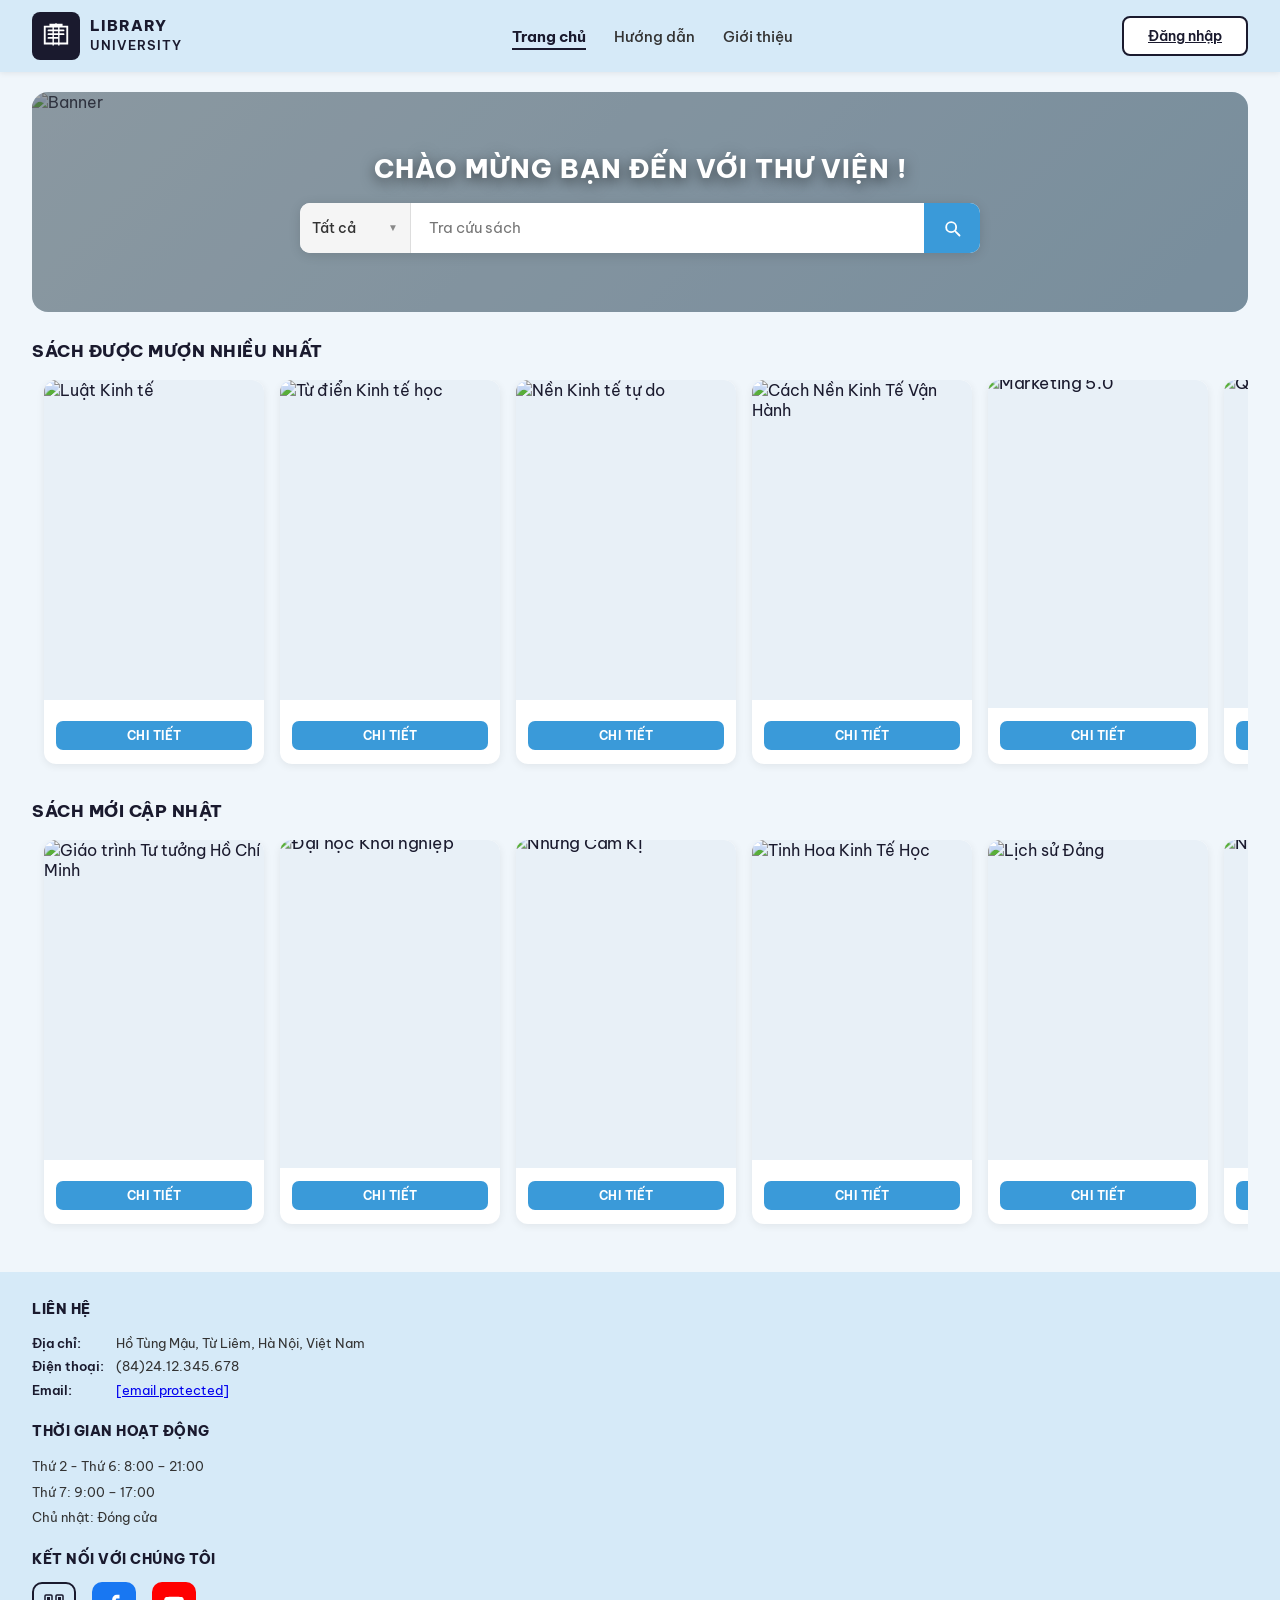
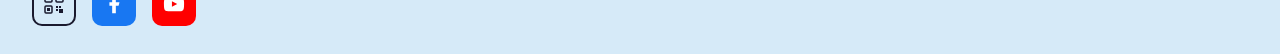
==== index.html @ 0da29342 "Update index.html" ====
<!DOCTYPE html>
<html lang="vi">
<head>
  <meta charset="UTF-8" />
  <meta name="viewport" content="width=device-width, initial-scale=1.0"/>
  <title>Library University</title>
  <link href="https://fonts.googleapis.com/css2?family=Be+Vietnam+Pro:wght@400;500;600;700;800&display=swap" rel="stylesheet"/>
  
  <style>
    * { margin: 0; padding: 0; box-sizing: border-box; }
    body { font-family: 'Be Vietnam Pro', sans-serif; background: #f0f6fb; color: #1a1a2e; }

    /* NAV */
    nav {
      background: #d6eaf8;
      display: flex;
      align-items: center;
      justify-content: space-between;
      padding: 14px 60px;
      box-shadow: 0 1px 6px rgba(0,0,0,0.08);
      position: sticky; top: 0; z-index: 100;
    }
    .logo { display: flex; align-items: center; gap: 10px; }
    .logo-icon {
      width: 48px; height: 48px;
      background: #1a1a2e;
      border-radius: 8px;
      display: flex; align-items: center; justify-content: center;
    }
    .logo-icon svg { width: 30px; height: 30px; fill: #fff; }
    .logo-text { line-height: 1.2; }
    .logo-text strong { display: block; font-size: 15px; font-weight: 800; letter-spacing: 1px; color: #1a1a2e; }
    .logo-text span { font-size: 13px; font-weight: 600; letter-spacing: 1px; color: #1a1a2e; }
    .nav-links { display: flex; gap: 40px; list-style: none; }
    .nav-links a {
      text-decoration: none; font-size: 15px; font-weight: 500; color: #333;
      padding-bottom: 2px;
    }
    .nav-links a.active {
      font-weight: 700; color: #1a1a2e;
      border-bottom: 2.5px solid #1a1a2e;
    }
    .btn-login {
      padding: 9px 24px; border: 2px solid #1a1a2e; border-radius: 8px;
      background: #fff; font-family: inherit; font-weight: 600; font-size: 14px;
      cursor: pointer; color: #1a1a2e; transition: all .2s;
      display: inline-flex; align-items: center; justify-content: center;
    }
    .btn-login:hover { background: #1a1a2e; color: #fff; }

    .nav-user-btn {
      display: flex; align-items: center; gap: 6px;
      background: none; border: none; cursor: pointer;
      padding: 6px 8px; border-radius: 8px;
      transition: background .15s;
    }
    .nav-user-btn:hover { background: rgba(58,154,217,0.10); }
    .nav-user-btn .user-icon {
      width: 34px; height: 34px; border-radius: 50%;
      background: #fff; border: 2px solid #3a9ad9;
      display: flex; align-items: center; justify-content: center;
      overflow: hidden;
    }
    .nav-user-btn .user-icon img { width: 100%; height: 100%; object-fit: cover; }
    .nav-user-btn .user-icon svg { width: 20px; height: 20px; }
    .nav-user-btn .chevron {
      font-size: 10px; color: #555; transition: transform .2s;
    }
    .nav-user-btn.open .chevron { transform: rotate(180deg); }

    /* Dropdown */
    .user-dropdown {
      position: absolute; top: calc(100% + 8px); right: 0;
      background: #fff; border-radius: 10px;
      box-shadow: 0 8px 28px rgba(0,0,0,0.13);
      min-width: 190px; z-index: 300;
      overflow: hidden; display: none;
      border: 1px solid #e8f0f7;
    }
    .user-dropdown.show { display: block; animation: dropIn .18s ease; }
    @keyframes dropIn { from { opacity:0; transform:translateY(-6px); } to { opacity:1; transform:translateY(0); } }
    .dropdown-header {
      padding: 11px 16px 8px;
      font-size: 11px; font-weight: 700; letter-spacing: 1px;
      text-transform: uppercase; color: #999; border-bottom: 1px solid #f0f6fb;
    }
    .dropdown-item {
      display: flex; align-items: center; gap: 10px;
      padding: 10px 16px; font-size: 14px; font-weight: 500; color: #333;
      text-decoration: none; cursor: pointer; transition: background .15s;
    }
    .dropdown-item:hover { background: #f0f6fb; color: #3a9ad9; }
    .dropdown-item.active { color: #3a9ad9; font-weight: 700; }
    .dropdown-item .di-icon { font-size: 15px; }
    .dropdown-divider { border: none; border-top: 1px solid #f0f6fb; margin: 2px 0; }
    .dropdown-item.logout { color: #e74c3c; }
    .dropdown-item.logout:hover { background: #fff5f5; }

    /* HERO */
    .hero {
      position: relative;
      margin: 24px 60px 0;
      border-radius: 16px;
      overflow: hidden;
      height: 220px;
      background: linear-gradient(135deg, #d4e9f7 0%, #b8d9f0 100%);
    }
    .hero::before {
      content: "";
      position: absolute;
      inset: 0;
      background: rgba(0, 0, 0, 0.35);
      z-index: 1;
    }
    .hero-bg {
      width: 100%; height: 100%;
      object-fit: cover;
      position: absolute; inset: 0;
      opacity: 0.75;
    }
    .hero-content {
      position: relative; z-index: 2;
      display: flex; flex-direction: column;
      align-items: center; justify-content: center;
      height: 100%; gap: 18px;
      padding: 0 20px;
    }
    .hero h1 {
      font-size: 26px; font-weight: 800;
      color: #fff; letter-spacing: 1px;
      text-transform: uppercase; text-align: center;
      text-shadow: 0 4px 14px rgba(0,0,0,0.55);
    }
    .search-bar {
      display: flex; align-items: center;
      background: #fff; border-radius: 10px;
      overflow: visible; width: 100%; max-width: 680px;
      box-shadow: 0 2px 12px rgba(0,0,0,0.13);
    }
    .search-input {
      flex: 1; height: 50px; border: none; outline: none;
      padding: 0 18px; font-family: inherit;
      font-size: 15px; color: #555;
    }
    .search-btn {
      width: 56px; height: 50px;
      background: #3a9ad9; border: none;
      cursor: pointer; display: flex; align-items: center; justify-content: center;
      transition: background .2s; border-radius: 0 10px 10px 0; flex-shrink: 0;
    }
    .search-btn:hover { background: #2b7eb8; }
    .search-btn svg { width: 20px; height: 20px; fill: #fff; }
    /* ── CUSTOM FILTER DROPDOWN ── */
    .filter-wrap {
      position: relative; height: 50px; flex-shrink: 0;
      border-right: 1px solid #ddd;
      overflow: visible;
    }
    .filter-btn {
      height: 50px; padding: 0 12px 0 12px;
      display: flex; align-items: center; gap: 6px;
      background: #f5f5f5; border: none; cursor: pointer;
      font-family: inherit; font-size: 14px; font-weight: 500;
      color: #333; min-width: 110px; max-width: 140px;
      border-radius: 10px 0 0 10px;
      user-select: none; white-space: nowrap; overflow: hidden;
    }
    @media (max-width: 480px) {
      .filter-btn {
        min-width: 80px !important;
        max-width: 100px !important;
        font-size: 12px !important;
        padding: 0 8px !important;
        gap: 4px !important;
      }
      .filter-btn .fb-label { max-width: 60px; overflow: hidden; text-overflow: ellipsis; }
      .fmp-item { padding: 10px 14px !important; font-size: 13px !important; }
      .genre-item { padding: 10px 14px !important; font-size: 13px !important; }
    }
    .filter-btn:hover { background: #e8f4fd; color: #3a9ad9; }
    .filter-btn .fb-label { flex: 1; text-align: left; }
    .filter-btn .fb-chevron { font-size: 10px; color: #888; transition: transform .2s; }
    .filter-btn.open .fb-chevron { transform: rotate(180deg); }
    .filter-main-panel {
      display: none;
      position: fixed;
      background: #fff; border-radius: 10px;
      min-width: 180px; width: max-content; max-width: 88vw;
      box-shadow: 0 8px 28px rgba(0,0,0,0.15); z-index: 9999;
      border: 1px solid #e0eaf4; overflow: hidden;
    }
    .filter-main-panel.open { display: block; animation: dropIn .15s ease; }
    .fmp-item {
      display: flex; align-items: center; gap: 10px;
      padding: 11px 16px; font-size: 14px; font-weight: 500;
      color: #1a1a2e; cursor: pointer; transition: background .15s; white-space: nowrap;
    }
    .fmp-item:hover { background: #eaf4fd; color: #3a9ad9; }
    .fmp-item.active { background: #eaf4fd; color: #3a9ad9; font-weight: 700; }
    .fmp-item .fmp-check { margin-left: auto; font-size: 13px; color: #3a9ad9; }
    .genre-sub-panel {
      display: none;
      position: fixed;
      background: #fff; border-radius: 10px;
      min-width: 180px; width: max-content; max-width: 88vw;
      box-shadow: 0 8px 28px rgba(0,0,0,0.15); z-index: 10000;
      border: 1px solid #e0eaf4; overflow: hidden;
    }
    .genre-sub-panel.open { display: block; animation: dropIn .15s ease; }
    .genre-item {
      display: flex; align-items: center;
      padding: 11px 18px; font-size: 14px; font-weight: 500;
      color: #1a1a2e; cursor: pointer; transition: background .15s; white-space: nowrap;
    }
    .genre-item:hover { background: #eaf4fd; color: #3a9ad9; }
    .genre-item.active { background: #eaf4fd; color: #3a9ad9; font-weight: 700; }

    /* SECTIONS */
    .section { margin: 32px 60px 0; }
    .section-header {
      display: flex; justify-content: space-between; align-items: center;
      margin-bottom: 18px;
    }
    .section-title {
      font-size: 17px; font-weight: 800;
      text-transform: uppercase; color: #1a1a2e;
      letter-spacing: 0.5px;
    }
    .see-more {
      font-size: 13px; font-weight: 600;
      color: #1a1a2e; text-decoration: none;
      display: flex; align-items: center; gap: 4px;
      border-bottom: 1px solid #1a1a2e;
    }
    .see-more:hover { color: #3a9ad9; border-color: #3a9ad9; }

    /* BOOK GRID */
    .book-grid {
      display: grid;
      grid-template-columns: repeat(auto-fit, minmax(220px, 1fr));
      gap: 28px;
      justify-items: center;
    }
    .book-grid.row {
      display: flex;
      flex-wrap: nowrap;
      gap: 40px;
      overflow-x: auto;
      padding-bottom: 8px;
      padding-left: 12px;
      padding-right: 12px;
    }
    .book-grid.row .book-card {
      flex: 0 0 auto;
    }
    .book-card {
      width: 220px;
      background: #fff;
      border-radius: 12px;
      overflow: hidden;
      box-shadow: 0 2px 8px rgba(0,0,0,0.07);
      transition: transform .2s, box-shadow .2s;
    }
    .book-card:hover { transform: translateY(-4px); box-shadow: 0 8px 20px rgba(0,0,0,0.12); }
    .book-cover {
      width: 100%; height: 320px;
      object-fit: contain;
      display: block;
      background: #e8f0f7;
      transition: transform .2s;
    }
    .book-cover.zoom {
      object-fit: cover;
      transform: scale(1.05);
    }
    .book-cover-placeholder {
      width: 100%; height: 240px;
      display: flex; align-items: center; justify-content: center;
      font-size: 11px; color: #999; text-align: center;
      background: linear-gradient(135deg, #e8f0f7, #c8dcea);
      padding: 10px;
    }
    .book-info {
      padding: 10px 12px 14px;
      display: flex;
      flex-direction: column;
      justify-content: flex-end;
      min-height: 64px;
    }
    .book-title {
      font-size: 12.5px; font-weight: 600; color: #1a1a2e;
      margin-bottom: 3px; white-space: nowrap; overflow: hidden; text-overflow: ellipsis;
    }
    .book-author {
      font-size: 11.5px; color: #666; margin-bottom: 10px;
      white-space: normal; overflow: visible; text-overflow: unset;
    }
    .btn-detail {
      display: block; width: 100%;
      padding: 7px 0; background: #3a9ad9;
      border: none; border-radius: 7px;
      color: #fff; font-family: inherit; font-size: 12px;
      font-weight: 700; letter-spacing: 0.5px;
      cursor: pointer; text-align: center;
      text-transform: uppercase; transition: background .2s, transform .2s;
      text-decoration: none;
    }
    .btn-detail:hover {
      background: #1a1a2e;
      color: #fff;
      transform: translateY(-1px);
    }

    /* FOOTER */
    footer {
      margin-top: 40px;
      background: #d6eaf8;
      padding: 36px 60px;
      display: grid;
      grid-template-columns: 1fr 1fr 1fr;
      gap: 40px;
      align-items: start;
      justify-items: stretch;
    }
    .footer-col h3 {
      font-size: 14px; font-weight: 800;
      text-transform: uppercase; letter-spacing: 0.5px;
      color: #1a1a2e; margin-bottom: 14px;
    }
    .footer-col p, .footer-col td, .footer-col th {
      font-size: 13px; color: #333; line-height: 1.8;
      white-space: nowrap;
    }
    .footer-table { border-collapse: collapse; }
    .footer-table td:first-child { font-weight: 600; padding-right: 12px; color: #1a1a2e; width: 80px; }
    .hours-table { border-collapse: collapse; }
    .hours-table td { padding: 1px 0; font-size: 13px; color: #333; }
    .social-icons { display: flex; gap: 16px; margin-top: 6px; align-items: center; }
    .social-icon {
      width: 44px; height: 44px;
      border-radius: 10px; background: #1a1a2e;
      display: flex; align-items: center; justify-content: center;
      cursor: pointer; text-decoration: none; transition: opacity .2s;
    }
    .social-icon:hover { opacity: 0.75; }
    .social-icon svg { width: 22px; height: 22px; fill: #fff; }
    .qr-icon {
      width: 44px; height: 44px;
      border-radius: 10px; border: 2.5px solid #1a1a2e;
      display: flex; align-items: center; justify-content: center;
      cursor: pointer;
    }
    .qr-icon svg { width: 24px; height: 24px; fill: #1a1a2e; }
  
    /* ── Dropdown tìm kiếm responsive ── */
    @media (max-width: 600px) {
      .filter-btn {
        min-width: 80px !important;
        max-width: 100px !important;
        font-size: 12px !important;
        padding: 0 8px 0 8px !important;
        gap: 4px !important;
      }
      .filter-btn .fb-label {
        max-width: 56px;
        overflow: hidden;
        text-overflow: ellipsis;
        white-space: nowrap;
      }
      .fmp-item { padding: 10px 14px !important; font-size: 13px !important; }
      .genre-item { padding: 10px 14px !important; font-size: 13px !important; }
      .filter-main-panel, .genre-sub-panel { font-size: 13px !important; }
    }
  
  </style>
</head>
<body>

<!-- NAVBAR -->
<nav>
  <div class="logo">
    <div class="logo-icon">
      <svg viewBox="0 0 32 32" xmlns="http://www.w3.org/2000/svg">
        <path d="M4 6h24v18H4zM10 6V4h12v2M8 10h16M8 14h16M8 18h10" stroke="#fff" stroke-width="2" fill="none" stroke-linecap="round"/>
        <path d="M16 2 L20 6 L12 6 Z" fill="#fff"/>
        <path d="M13 6 L13 26 M19 6 L19 26" stroke="#fff" stroke-width="1.5" fill="none"/>
      </svg>
    </div>
    <div class="logo-text">
      <strong>LIBRARY</strong>
      <span>UNIVERSITY</span>
    </div>
  </div>
  <ul class="nav-links">
    <li><a href="index.html" class="active">Trang chủ</a></li>
    <li><a href="huongdan.html">Hướng dẫn</a></li>
    <li><a href="gioithieu.html">Giới thiệu</a></li>
  </ul>
  <a href="dangnhap.html" class="btn-login" id="login-link" style="display:none;">Đăng nhập</a>

  <div id="profile-block" style="position:relative; display:none;">
    <button class="nav-user-btn" id="nav-user-btn" onclick="toggleDropdown()">
      <div class="user-icon" id="nav-avatar">
        <svg viewBox="0 0 24 24" fill="none" stroke="#3a9ad9" stroke-width="1.8">
          <circle cx="12" cy="8" r="4"/><path d="M4 20c0-4 3.6-7 8-7s8 3 8 7"/>
        </svg>
      </div>
      <span class="chevron">▼</span>
    </button>
    <div class="user-dropdown" id="user-dropdown">
      <div class="dropdown-header">Hồ sơ cá nhân</div>
      <a href="canhan.html" class="dropdown-item">
        <span class="di-icon">☆</span> Thông tin cá nhân
      </a>
      <a href="giasach.html" class="dropdown-item">
        <span class="di-icon">☆</span> Giá sách của tôi
      </a>
      <div class="dropdown-divider"></div>
      <div class="dropdown-item logout" onclick="doLogout()">
        <span class="di-icon">🚪</span> Đăng xuất
      </div>
    </div>
  </div>
</nav>

<!-- HERO -->
<div class="hero">
  <!-- Banner image -->
  <img class="hero-bg" src="image/banner.jpg" alt="Banner" />
  <div class="hero-content">
    <h1>Chào mừng bạn đến với thư viện !</h1>
    <div class="search-bar">
      <div class="filter-wrap" id="filterWrap">
        <button class="filter-btn" id="filterBtn" onclick="toggleFilterPanel(event)">
          <span class="fb-label" id="fbLabel">Tất cả</span>
          <span class="fb-chevron">▼</span>
        </button>

        <select id="searchSelect" style="display:none">
          <option value="all">Tất cả</option>
          <option value="title">Tên sách</option>
          <option value="author">Tác giả/NXB</option>
          <option value="genre">Thể loại</option>
        </select>
      </div>
      <input type="text" class="search-input" id="searchInput" placeholder="Tra cứu sách" />
      <button class="search-btn" id="searchBtn">
        <svg viewBox="0 0 24 24" xmlns="http://www.w3.org/2000/svg">
          <path d="M21 21l-4.35-4.35M17 11A6 6 0 1 1 5 11a6 6 0 0 1 12 0z" stroke="#fff" stroke-width="2.2" fill="none" stroke-linecap="round"/>
        </svg>
      </button>
    </div>
  </div>
</div>

<!-- SEARCH RESULTS -->
<div id="searchResultsSection" class="section" style="display:none;">
  <div class="section-header">
    <span class="section-title" id="searchResultsTitle"></span>
  </div>
  <div class="book-grid row" id="searchResultsGrid"></div>
</div>

<!-- MOST BORROWED -->
<div class="section">
  <div class="section-header">
    <span class="section-title">Sách được mượn nhiều nhất</span>
  </div>
  <div class="book-grid row">
    <!-- Book 1 -->
    <div class="book-card">
      <img class="book-cover" src="image/luật kinh tế.jpg" alt="Luật Kinh tế" />
      <div class="book-info">
        <a class="btn-detail" href="chitiet.html?id=luat-kinh-te" data-book-id="luat-kinh-te">Chi tiết</a>
      </div>
    </div>
    <!-- Book 2 -->
    <div class="book-card">
      <img class="book-cover" src="image/từ điển kinh tế học.jpg" alt="Từ điển Kinh tế học" />
      <div class="book-info">
        <a class="btn-detail" href="chitiet.html?id=tu-dien-kinh-te" data-book-id="tu-dien-kinh-te">Chi tiết</a>
      </div>
    </div>
    <!-- Book 3 -->
    <div class="book-card">
      <img class="book-cover" src="image/nền kinh tế tự do.jpg" alt="Nền Kinh tế tự do" />
      <div class="book-info">
        <a class="btn-detail" href="chitiet.html?id=nen-kinh-te-tu-do" data-book-id="nen-kinh-te-tu-do">Chi tiết</a>
      </div>
    </div>
    <!-- Book 4 -->
    <div class="book-card">
      <img class="book-cover" src="image/cách nền kinh tế vận hành.jpg" alt="Cách Nền Kinh Tế Vận Hành" />
      <div class="book-info">
        <a class="btn-detail" href="chitiet.html?id=cach-nen-kinh-te-van-hanh" data-book-id="cach-nen-kinh-te-van-hanh">Chi tiết</a>
      </div>
    </div>
    <!-- Book 5 -->
    <div class="book-card">
      <img class="book-cover zoom" src="image/Marketing 5.0.jpg" alt="Marketing 5.0" />
      <div class="book-info">
        <a class="btn-detail" href="chitiet.html?id=marketing-5-0" data-book-id="marketing-5-0">Chi tiết</a>
      </div>
    </div>
    <!-- Book 6 -->
    <div class="book-card">
      <img class="book-cover zoom" src="image/quản trị marketing.jpg" alt="Quản trị Marketing" />
      <div class="book-info">
        <a class="btn-detail" href="chitiet.html?id=quan-tri-marketing" data-book-id="quan-tri-marketing">Chi tiết</a>
      </div>
    </div>
    <!-- Book 7 -->
    <div class="book-card">
      <img class="book-cover" src="image/kinh tế vĩ mô.jpg" alt="Kinh tế Vĩ mô" />
      <div class="book-info">
        <a class="btn-detail" href="chitiet.html?id=kinh-te-vi-mo" data-book-id="kinh-te-vi-mo">Chi tiết</a>
      </div>
    </div>
  </div>
</div>

<!-- NEWLY UPDATED -->
<div class="section" style="margin-bottom: 0;">
  <div class="section-header">
    <span class="section-title">Sách mới cập nhật</span>
  </div>
  <div class="book-grid row">
    <!-- Book 1 -->
    <div class="book-card">
      <img class="book-cover" src="image/gt tử tưởng HCM.jpg" alt="Giáo trình Tư tưởng Hồ Chí Minh" />
      <div class="book-info">
        <a class="btn-detail" href="chitiet.html?id=tu-tuong-ho-chi-minh" data-book-id="tu-tuong-ho-chi-minh">Chi tiết</a>
      </div>
    </div>
    <!-- Book 2 -->
    <div class="book-card">
      <img class="book-cover zoom" src="image/Đại học khởi nghiệp.jpg" alt="Đại học Khởi nghiệp" />
      <div class="book-info">
        <a class="btn-detail" href="chitiet.html?id=dai-hoc-khoi-nghiep" data-book-id="dai-hoc-khoi-nghiep">Chi tiết</a>
      </div>
    </div>
    <!-- Book 3 -->
    <div class="book-card">
      <img class="book-cover zoom" src="image/những cấm kỵ.jpg" alt="Những Cấm Kị" />
      <div class="book-info">
        <a class="btn-detail" href="chitiet.html?id=nhung-cam-ky" data-book-id="nhung-cam-ky">Chi tiết</a>
      </div>
    </div>
    <!-- Book 4 -->
    <div class="book-card">
      <img class="book-cover" src="image/tinh hoa kinh tế học.jpg" alt="Tinh Hoa Kinh Tế Học" />
      <div class="book-info">
        <a class="btn-detail" href="chitiet.html?id=tinh-hoa-kinh-te-hoc" data-book-id="tinh-hoa-kinh-te-hoc">Chi tiết</a>
      </div>
    </div>
    <!-- Book 5 -->
    <div class="book-card">
      <img class="book-cover" src="image/gt LSD.jpg" alt="Lịch sử Đảng" />
      <div class="book-info">
        <a class="btn-detail" href="chitiet.html?id=lich-su-dang" data-book-id="lich-su-dang">Chi tiết</a>
      </div>
    </div>
    <!-- Book 6 -->
    <div class="book-card">
      <img class="book-cover zoom" src="image/nguyên lý tiếp thị.jpg" alt="Nguyên lý tiếp thị" />
      <div class="book-info">
        <a class="btn-detail" href="chitiet.html?id=nguyen-ly-tiep-thi" data-book-id="nguyen-ly-tiep-thi">Chi tiết</a>
      </div>
    </div>
    <!-- Book 7 -->
    <div class="book-card">
      <img class="book-cover" src="image/đối mặt tư bản.jpg" alt="Đối mặt tư bản" />
      <div class="book-info">
        <a class="btn-detail" href="chitiet.html?id=doi-mat-tu-ban" data-book-id="doi-mat-tu-ban">Chi tiết</a>
      </div>
    </div>
  </div>
</div>

<!-- FOOTER -->
<footer>
  <div class="footer-col">
    <h3>Liên hệ</h3>
    <table class="footer-table">
      <tr><td>Địa chỉ:</td><td>Hồ Tùng Mậu, Từ Liêm, Hà Nội, Việt Nam</td></tr>
      <tr><td>Điện thoại:</td><td>(84)24.12.345.678</td></tr>
      <tr><td>Email:</td><td><a href="/cdn-cgi/l/email-protection" class="__cf_email__" data-cfemail="c8a4a1aabda6a1beadbabba1bcb188afa5a9a1a4e6aba7a5">[email&#160;protected]</a></td></tr>
    </table>
  </div>
  <div class="footer-col">
    <h3>Thời gian hoạt động</h3>
    <table class="hours-table">
      <tr><td>Thứ 2 - Thứ 6: 8:00 – 21:00</td></tr>
      <tr><td>Thứ 7: 9:00 – 17:00</td></tr>
      <tr><td>Chủ nhật: Đóng cửa</td></tr>
    </table>
  </div>
  <div class="footer-col">
    <h3>Kết nối với chúng tôi</h3>
    <div class="social-icons">
      <!-- QR -->
      <div class="qr-icon">
        <svg viewBox="0 0 24 24" xmlns="http://www.w3.org/2000/svg">
          <rect x="3" y="3" width="7" height="7" rx="1" fill="none" stroke="#1a1a2e" stroke-width="1.5"/>
          <rect x="5" y="5" width="3" height="3" fill="#1a1a2e"/>
          <rect x="14" y="3" width="7" height="7" rx="1" fill="none" stroke="#1a1a2e" stroke-width="1.5"/>
          <rect x="16" y="5" width="3" height="3" fill="#1a1a2e"/>
          <rect x="3" y="14" width="7" height="7" rx="1" fill="none" stroke="#1a1a2e" stroke-width="1.5"/>
          <rect x="5" y="16" width="3" height="3" fill="#1a1a2e"/>
          <rect x="14" y="14" width="2" height="2" fill="#1a1a2e"/>
          <rect x="17" y="14" width="2" height="2" fill="#1a1a2e"/>
          <rect x="14" y="17" width="2" height="2" fill="#1a1a2e"/>
          <rect x="17" y="17" width="4" height="4" fill="#1a1a2e"/>
        </svg>
      </div>
      <!-- Facebook -->
      <a href="#" class="social-icon" style="background:#1877f2;">
        <svg viewBox="0 0 24 24" xmlns="http://www.w3.org/2000/svg">
          <path d="M18 2h-3a5 5 0 0 0-5 5v3H7v4h3v8h4v-8h3l1-4h-4V7a1 1 0 0 1 1-1h3z" fill="#fff"/>
        </svg>
      </a>
      <!-- YouTube -->
      <a href="#" class="social-icon" style="background:#ff0000;">
        <svg viewBox="0 0 24 24" xmlns="http://www.w3.org/2000/svg">
          <path d="M22.54 6.42a2.78 2.78 0 0 0-1.95-1.96C18.88 4 12 4 12 4s-6.88 0-8.59.46A2.78 2.78 0 0 0 1.46 6.42 29 29 0 0 0 1 12a29 29 0 0 0 .46 5.58A2.78 2.78 0 0 0 3.41 19.6C5.12 20 12 20 12 20s6.88 0 8.59-.46a2.78 2.78 0 0 0 1.95-1.95A29 29 0 0 0 23 12a29 29 0 0 0-.46-5.58z" fill="#fff"/>
          <polygon points="9.75 15.02 15.5 12 9.75 8.98 9.75 15.02" fill="#ff0000"/>
        </svg>
      </a>
    </div>
  </div>
</footer>

<script data-cfasync="false" src="/cdn-cgi/scripts/5c5dd728/cloudflare-static/email-decode.min.js"></script><script src="books.js"></script>
<script>
  // Toggle dropdown for profile menu
  function toggleDropdown() {
    var dd = document.getElementById('user-dropdown');
    var btn = document.getElementById('nav-user-btn');
    if (!dd || !btn) return;
    dd.classList.toggle('show');
    btn.classList.toggle('open');
  }

  document.addEventListener('click', function(e) {
    var btn = document.getElementById('nav-user-btn');
    var dd  = document.getElementById('user-dropdown');
    if (!btn || !dd) return;
    if (!btn.contains(e.target) && !dd.contains(e.target)) {
      dd.classList.remove('show');
      btn.classList.remove('open');
    }
  });

  function doLogout() {
    sessionStorage.removeItem('lib_user');
    localStorage.removeItem('lib_user_remember');
    window.location.href = 'index.html';
  }

  // Show profile block when logged in
  (function() {
    var user = JSON.parse(sessionStorage.getItem('lib_user') || 'null');
    var profileBlock = document.getElementById('profile-block');
    var loginLink = document.getElementById('login-link');
    if (user) {
      if (profileBlock) profileBlock.style.display = 'inline-flex';
      if (loginLink) loginLink.style.display = 'none';

      if (user.avatar) {
        var avatar = document.getElementById('nav-avatar');
        if (avatar) {
          avatar.innerHTML = '<img src="' + user.avatar + '" style="width:100%;height:100%;object-fit:cover;border-radius:50%;" />';
        }
      }
    } else {
      if (profileBlock) profileBlock.style.display = 'none';
      if (loginLink) loginLink.style.display = 'inline-flex';
    }
  })();

  // Search/filter behavior
  (function() {
    var searchBtn = document.getElementById('searchBtn');
    var searchInput = document.getElementById('searchInput');
    var searchSelect = document.getElementById('searchSelect');
    var resultsSection = document.getElementById('searchResultsSection');
    var resultsTitle = document.getElementById('searchResultsTitle');
    var resultsGrid = document.getElementById('searchResultsGrid');
    var allSections = Array.from(document.querySelectorAll('.section'));
    var defaultSections = allSections.filter(sec => sec.id !== 'searchResultsSection');

    function renderBookCard(id) {
      var book = books[id];
      if (!book) return '';
      return `
        <div class="book-card">
          <img class="book-cover" src="${book.image}" alt="${book.title}" />
          <div class="book-info">
            <a class="btn-detail" href="chitiet.html?id=${id}" data-book-id="${id}">Chi tiết</a>
          </div>
        </div>
      `;
    }

    function norm(s) {
      return (s || '').normalize('NFD').replace(/[\u0300-\u036f]/g, '').toLowerCase();
    }

    function showSearchResults(query, filter) {
      var nq = norm(query);
      if (!nq) {
        alert('Vui lòng nhập từ khóa muốn tìm.');
        return;
      }

      var matched = Object.keys(books).filter(function(id) {
        var book = books[id];
        if (filter === 'title')  return norm(book.title).includes(nq);
        if (filter === 'author') return norm(book.author).includes(nq) || norm(book.publisher).includes(nq);
        if (filter === 'genre')  return norm(book.type).includes(nq);
        return (norm(book.title) + ' ' + norm(book.author) + ' ' + norm(book.publisher) + ' ' + norm(book.type)).includes(nq);
      });

      defaultSections.forEach(function(sec) { sec.style.display = 'none'; });
      resultsSection.style.display = 'block';

      if (matched.length === 0) {
        resultsTitle.textContent = `Không tìm thấy kết quả cho "${query}"`;
        resultsGrid.innerHTML = '<div style="padding:24px; width:100%; text-align:center; color:#555;">Không tìm thấy sách phù hợp.</div>';
        return;
      }

      resultsTitle.textContent = `Kết quả tìm kiếm: "${query}"`;
      resultsGrid.innerHTML = matched.map(renderBookCard).join('');
    }

    function resetSearchResults() {
      resultsSection.style.display = 'none';
      defaultSections.forEach(function(sec) { sec.style.display = 'block'; });
      resultsTitle.textContent = '';
      resultsGrid.innerHTML = '';
    }

    searchBtn.addEventListener('click', function() {
      showSearchResults(searchInput.value, searchSelect.value);
    });

    // doSearch: luôn redirect sang timkiem.html
    function doSearch() {
      var q = searchInput.value.trim();
      var f = searchSelect.value;
      if (!q) { alert('Vui lòng nhập từ khóa muốn tìm.'); return; }
      window.location.href = 'timkiem.html?q=' + encodeURIComponent(q) + '&filter=' + encodeURIComponent(f);
    }
    searchBtn.removeEventListener('click', arguments.callee);
    searchBtn.addEventListener('click', doSearch);
    searchInput.addEventListener('keydown', function(e) {
      if (e.key === 'Enter') doSearch();
    });

  })();

  // ── Custom filter dropdown ──
  // Tạo panels trực tiếp trong body để thoát khỏi overflow:hidden của .hero
  (function createPanels() {
    function el(tag, attrs, text) {
      var e = document.createElement(tag);
      for (var k in attrs) {
        if (k === 'onclick') e.setAttribute('onclick', attrs[k]);
        else if (k === 'style') e.style.cssText = attrs[k];
        else e[k] = attrs[k];
      }
      if (text !== undefined) e.textContent = text;
      return e;
    }

    // Panel chính
    var mp = el('div', { className: 'filter-main-panel', id: 'filterMainPanel' });

    var items = [
      { id: 'fmp-all',    label: 'Tất cả',      check: 'chk-all',    action: "selectFilter('all',event)",    active: true },
      { id: 'fmp-title',  label: 'Tên sách',    check: 'chk-title',  action: "selectFilter('title',event)",  active: false },
      { id: 'fmp-genre',  label: 'Thể loại',    check: 'chk-genre',  action: "openGenrePanel(event)",         active: false },
      { id: 'fmp-author', label: 'Tác giả/ NXB',check: 'chk-author', action: "selectFilter('author',event)", active: false }
    ];
    items.forEach(function(item) {
      var row = el('div', { className: 'fmp-item' + (item.active ? ' active' : ''), id: item.id, onclick: item.action });
      row.appendChild(el('span', {}, item.label));
      var chk = el('span', { className: 'fmp-check', id: item.check });
      chk.textContent = '✓';
      if (!item.active) chk.style.display = 'none';
      row.appendChild(chk);
      mp.appendChild(row);
    });
    document.body.appendChild(mp);

    // Panel thể loại con
    var gp = el('div', { className: 'genre-sub-panel', id: 'genrePanel' });
    ['Giáo trình','Sách tham khảo','Tài liệu ôn thi','Nghiên cứu khoa học','Sách bài tập','Khác'].forEach(function(name) {
      var g = el('div', { className: 'genre-item', onclick: "pickGenre('" + name + "')" });
      g.textContent = name;
      gp.appendChild(g);
    });
    document.body.appendChild(gp);
  })();

  // ── Sync UI filter button từ giá trị ──
  function _syncFilterUI(val) {
    var labels = { all:'Tất cả', title:'Tên sách', author:'Tác giả/ NXB', genre:'Thể loại' };
    var lbl = document.getElementById('fbLabel');
    if (lbl) lbl.textContent = labels[val] || 'Tất cả';
    var sel = document.getElementById('searchSelect');
    if (sel) sel.value = val;
    ['all','title','author','genre'].forEach(function(k) {
      var el = document.getElementById('chk-' + k);
      if (el) el.style.display = (k === val) ? 'inline' : 'none';
    });
    ['fmp-all','fmp-title','fmp-author','fmp-genre'].forEach(function(id) {
      var el = document.getElementById(id);
      if (el) el.classList.toggle('active', id === 'fmp-' + val);
    });
  }
  var _currentFilter = 'all';
  function _closeAllPanels() {
    var mp = document.getElementById('filterMainPanel');
    var gp = document.getElementById('genrePanel');
    var fb = document.getElementById('filterBtn');
    if (mp) mp.classList.remove('open');
    if (gp) gp.classList.remove('open');
    if (fb) fb.classList.remove('open');
  }
  function toggleFilterPanel(e) {
    if (e) e.stopPropagation();
    var mp = document.getElementById('filterMainPanel');
    var fb = document.getElementById('filterBtn');
    if (!mp || !fb) return;
    var isOpen = mp.classList.contains('open');
    _closeAllPanels();
    if (!isOpen) {
      var r = fb.getBoundingClientRect();
      var panelW = Math.min(200, window.innerWidth * 0.88);
      var top  = r.bottom + 4;
      var left = r.left;
      if (left + panelW > window.innerWidth - 8) left = Math.max(8, window.innerWidth - panelW - 8);
      mp.style.top  = top + 'px';
      mp.style.left = left + 'px';
      mp.style.minWidth = panelW + 'px';
      mp.classList.add('open');
      fb.classList.add('open');
    }
  }
  function selectFilter(val, e) {
    if (e) e.stopPropagation();
    _currentFilter = val;
    _syncFilterUI(val);
    _closeAllPanels();
  }
  function openGenrePanel(e) {
    if (e) e.stopPropagation();
    var gp = document.getElementById('genrePanel');
    var mp = document.getElementById('filterMainPanel');
    var fb = document.getElementById('filterBtn');
    if (!gp) return;
    var anchor = (mp && mp.classList.contains('open')) ? mp : fb;
    var r = anchor ? anchor.getBoundingClientRect() : {top:60, right:200, bottom:100, left:0};
    var pw = Math.min(210, window.innerWidth * 0.88);
    var top, left;
    if (r.right + 6 + pw <= window.innerWidth - 4) {
      top = r.top; left = r.right + 6;        // sang phải
    } else if (r.left - pw - 6 >= 4) {
      top = r.top; left = r.left - pw - 6;    // sang trái
    } else {
      top = r.bottom + 4;                      // xuống dưới
      left = Math.max(8, Math.min(r.left, window.innerWidth - pw - 8));
    }
    if (top + 300 > window.innerHeight) top = Math.max(4, window.innerHeight - 320);
    gp.style.top  = top + 'px';
    gp.style.left = left + 'px';
    gp.style.minWidth = pw + 'px';
    gp.classList.add('open');
  }
  function pickGenre(name) {
    _currentFilter = 'genre';
    document.getElementById('searchInput').value = name;
    _syncFilterUI('genre');
    _closeAllPanels();
    // Chỉ điền vào ô input, người dùng tự nhấn nút tìm kiếm
  }
  document.addEventListener('click', function(e) {
    var wrap = document.getElementById('filterWrap');
    var gp   = document.getElementById('genrePanel');
    if (wrap && !wrap.contains(e.target) && gp && !gp.contains(e.target)) {
      _closeAllPanels();
    }
  });
  // ── Reposition panels khi resize (không đóng) ──
  (function() {
    var _resizeTimer = null;
    window.addEventListener('resize', function() {
      clearTimeout(_resizeTimer);
      _resizeTimer = setTimeout(function() {
        var mp = document.getElementById('filterMainPanel');
        var gp = document.getElementById('genrePanel');
        var fb = document.getElementById('filterBtn');
        if (!fb) return;
        var mpOpen = mp && mp.classList.contains('open');
        var gpOpen = gp && gp.classList.contains('open');
        if (!mpOpen && !gpOpen) return; // không có gì đang mở, bỏ qua

        var r = fb.getBoundingClientRect();

        if (mpOpen) {
          var panelW = Math.min(200, window.innerWidth * 0.88);
          var top  = r.bottom + 4;
          var left = r.left;
          if (left + panelW > window.innerWidth - 8) left = Math.max(8, window.innerWidth - panelW - 8);
          mp.style.top      = top + 'px';
          mp.style.left     = left + 'px';
          mp.style.minWidth = panelW + 'px';
        }

        if (gpOpen) {
          var anchor = (mp && mpOpen) ? mp : fb;
          var ar = anchor.getBoundingClientRect();
          var pw = Math.min(210, window.innerWidth * 0.88);
          var gt, gl;
          if (ar.right + 6 + pw <= window.innerWidth - 4) {
            gt = ar.top; gl = ar.right + 6;
          } else if (ar.left - pw - 6 >= 4) {
            gt = ar.top; gl = ar.left - pw - 6;
          } else {
            gt = ar.bottom + 4;
            gl = Math.max(8, Math.min(ar.left, window.innerWidth - pw - 8));
          }
          if (gt + 300 > window.innerHeight) gt = Math.max(4, window.innerHeight - 320);
          gp.style.top      = gt + 'px';
          gp.style.left     = gl + 'px';
          gp.style.minWidth = pw + 'px';
        }
      }, 50); // debounce 50ms
    });
  })();

  // Đóng dropdown khi scroll
  window.addEventListener('scroll', function() {
    var mp = document.getElementById('filterMainPanel');
    var gp = document.getElementById('genrePanel');
    if ((mp && mp.classList.contains('open')) || (gp && gp.classList.contains('open'))) {
      _closeAllPanels();
    }
  }, { passive: true });
</script>
  <link rel="stylesheet" href="responsive.css" />
  <script src="nav-mobile.js"></script>
</body>
</html>
---- responsive.css ----
/* =========================================================
   RESPONSIVE.CSS – Library University
   Nav co dần từ desktop → mobile, footer xếp dọc khi nhỏ
   ========================================================= */

html, body { overflow-x: hidden; width: 100%; }
img, video, iframe { max-width: 100%; height: auto; }

/* =========================================================
   HAMBURGER – ẩn mặc định trên desktop
   ========================================================= */
.nav-hamburger {
  display: none;
  flex-direction: column;
  gap: 5px;
  cursor: pointer;
  padding: 6px;
  background: none;
  border: none;
  flex-shrink: 0;
  margin-left: 8px;
}
.nav-hamburger span {
  display: block;
  width: 24px;
  height: 2.5px;
  background: #1a1a2e;
  border-radius: 2px;
  transition: all 0.3s ease;
}
.nav-hamburger.open span:nth-child(1) { transform: translateY(7.5px) rotate(45deg); }
.nav-hamburger.open span:nth-child(2) { opacity: 0; }
.nav-hamburger.open span:nth-child(3) { transform: translateY(-7.5px) rotate(-45deg); }

/* Overlay */
.nav-mobile-overlay {
  display: none;
  position: fixed;
  inset: 0;
  background: rgba(0,0,0,0.35);
  z-index: 199;
}
.nav-mobile-overlay.open { display: block; }

/* Slide-in menu */
.nav-mobile-menu {
  display: none;
  position: fixed;
  top: 0; right: 0;
  width: min(280px, 85vw);
  height: 100vh;
  background: #fff;
  z-index: 200;
  box-shadow: -4px 0 24px rgba(0,0,0,0.15);
  flex-direction: column;
  padding: 72px 0 24px;
  transform: translateX(100%);
  transition: transform 0.3s ease;
}
.nav-mobile-menu.open { display: flex; transform: translateX(0); }
.nav-mobile-menu a,
.nav-mobile-menu button {
  display: block;
  padding: 14px 28px;
  font-size: 15px;
  font-weight: 600;
  color: #1a1a2e;
  text-decoration: none;
  border: none;
  background: none;
  text-align: left;
  font-family: inherit;
  cursor: pointer;
  border-bottom: 1px solid #f0f6fb;
  transition: background 0.15s;
  width: 100%;
}
.nav-mobile-menu a:hover,
.nav-mobile-menu button:hover { background: #f0f6fb; color: #3a9ad9; }
.nav-mobile-menu a.active { color: #3a9ad9; font-weight: 700; }
.nav-mobile-divider { height: 1px; background: #e8f0f7; margin: 8px 0; }

/* =========================================================
   NAV CO DẦN THEO MÀN HÌNH
   ========================================================= */

/* 1280px → 1025px: thu padding và gap */
@media (max-width: 1280px) {
  nav { padding: 12px 32px !important; }
  .nav-links { gap: 28px !important; }
  .nav-links a { font-size: 14.5px !important; }
}

/* 1024px → 901px: thu thêm */
@media (max-width: 1024px) {
  nav { padding: 11px 20px !important; }
  .nav-links { gap: 18px !important; }
  .nav-links a { font-size: 14px !important; }
  nav .btn-login, nav #login-link {
    padding: 8px 14px !important;
    font-size: 13px !important;
  }
}

/* 900px → 769px: chữ sát nhau tối đa, font nhỏ nhất trước khi ẩn */
@media (max-width: 900px) {
  nav { padding: 10px 14px !important; }
  .nav-links { gap: 8px !important; }
  .nav-links a {
    font-size: 13px !important;
    letter-spacing: 0 !important;
    padding-bottom: 1px !important;
  }
  nav .btn-login, nav #login-link {
    padding: 7px 10px !important;
    font-size: 12px !important;
    border-width: 1.5px !important;
  }
  .logo-text strong { font-size: 13px !important; }
  .logo-text span   { font-size: 11px !important; }
  .logo-icon { width: 40px !important; height: 40px !important; }
}

/* =========================================================
   ĐIỂM BẺ GÃY (≤ 768px): ẩn nav-links, hiện hamburger
   ========================================================= */
@media (max-width: 768px) {
  nav {
    padding: 10px 14px !important;
    justify-content: space-between !important;
  }
  .nav-links          { display: none !important; }
  #login-link         { display: none !important; }
  #profile-block      { display: none !important; }
  nav .btn-login      { display: none !important; }
  nav #btn-login-nav  { display: none !important; }
  nav .nav-right      { display: none !important; }

  .nav-hamburger { display: flex !important; }

  .logo-text strong { font-size: 13px !important; }
  .logo-text span   { font-size: 11px !important; }
  .logo-icon { width: 38px !important; height: 38px !important; }

  /* Hero */
  .hero { margin: 12px 12px 0 !important; height: 180px !important; border-radius: 12px !important; }
  .hero h1 { font-size: 18px !important; }
  .hero-content { gap: 12px !important; padding: 0 12px !important; }
  .search-bar { max-width: 100% !important; }
  .search-select { min-width: 90px !important; font-size: 13px !important; padding-right: 22px !important; }
  .search-input { font-size: 13px !important; padding: 0 10px !important; }

  .section { margin: 16px 12px 0 !important; }
  .section-title { font-size: 15px !important; }

  .book-grid { grid-template-columns: repeat(2, 1fr) !important; gap: 10px !important; }
  .book-cover { height: 130px !important; }
  .book-title { font-size: 12px !important; }
  .book-author { font-size: 11px !important; }

  .book-grid.row {
    display: flex !important;
    flex-wrap: nowrap !important;
    overflow-x: auto !important;
    -webkit-overflow-scrolling: touch !important;
    scroll-snap-type: x mandatory !important;
    gap: 12px !important;
    padding-bottom: 8px !important;
  }
  .book-grid.row .book-card { min-width: 140px !important; scroll-snap-align: start !important; }

  /* Footer xếp dọc */
  footer {
    display: flex !important;
    flex-direction: column !important;
    padding: 24px 16px !important;
    gap: 20px !important;
  }
  footer .footer-col,
  footer .footer-col:first-child,
  footer > div {
    flex: unset !important;
    width: 100% !important;
  }

  /* Trang con */
  .main { padding: 28px 16px 40px !important; }
  .page-hero { padding: 40px 20px !important; }
  .page-hero h1 { font-size: 26px !important; }
  .intro-grid { grid-template-columns: 1fr !important; gap: 28px !important; margin-bottom: 40px !important; }
  .mission-cards { grid-template-columns: 1fr !important; gap: 16px !important; }
  .team-grid { grid-template-columns: 1fr !important; gap: 16px !important; }
  .profile-card { flex-direction: column !important; align-items: center !important; padding: 20px 16px !important; gap: 20px !important; }
  .form-col { width: 100% !important; }
  .btn-row { flex-wrap: wrap !important; gap: 10px !important; }
  .btn-edit, .btn-cancel, .btn-save { flex: 1 !important; min-width: 120px !important; padding: 10px 16px !important; font-size: 13px !important; }
  .pass-fields { gap: 10px !important; }
  .member-code { flex-wrap: wrap !important; gap: 6px !important; }
  #edit-actions { flex-wrap: wrap !important; }
  .detail-body { flex-direction: column !important; gap: 20px !important; align-items: center !important; }
  .book-cover-wrap { width: 100% !important; max-width: 220px !important; }
  .info-table { width: 100% !important; }
  .info-table .label { width: 130px !important; font-size: 13px !important; padding-right: 10px !important; white-space: normal !important; }
  .info-table td { font-size: 13px !important; }
  .detail-title { font-size: 18px !important; margin-bottom: 20px !important; }
  .search-top { padding: 16px 12px 0 !important; }
  .search-bar-top { flex-wrap: nowrap !important; }
  .search-select-top { min-width: 80px !important; font-size: 12px !important; }
  .search-input-top { font-size: 13px !important; padding: 0 10px !important; }
  .results-section { padding: 16px 12px !important; }
  .filter-tags { flex-wrap: wrap !important; gap: 6px !important; }
  .filter-tag { font-size: 12px !important; padding: 5px 10px !important; }
  .fine-grid { grid-template-columns: 100px 1fr !important; }
  .shelf-card { border-radius: 12px !important; }
  .tab-btn { font-size: 13px !important; padding: 14px 8px !important; }
  .record-row { padding: 12px 14px !important; }
  .record-right { gap: 8px !important; }
  .borrow-period { font-size: 12.5px !important; padding: 5px 12px !important; }
  .record-id { font-size: 12.5px !important; }
  .guide-grid, .steps-grid { grid-template-columns: 1fr !important; }
  .guide-section { padding: 20px 16px !important; }
  .accordion-header { padding: 14px 16px !important; font-size: 14px !important; }
  .accordion-body { padding: 12px 16px !important; }
  .step-number { width: 32px !important; height: 32px !important; font-size: 14px !important; }
  .history-section { margin-bottom: 40px !important; }
  .timeline { padding-left: 24px !important; }
  .facility-grid { grid-template-columns: 1fr !important; }
  .map-embed { height: 240px !important; }
}

/* =========================================================
   MOBILE NHỎ (≤ 480px)
   ========================================================= */
@media (max-width: 480px) {
  .hero { height: 160px !important; border-radius: 10px !important; }
  .hero h1 { font-size: 15px !important; letter-spacing: 0.5px !important; }
  .search-bar { border-radius: 8px !important; }
  .search-select { padding: 0 8px !important; font-size: 12px !important; min-width: 80px !important; }
  .search-input  { font-size: 12px !important; }
  .book-grid { grid-template-columns: repeat(2, 1fr) !important; gap: 8px !important; }
  .book-cover { height: 115px !important; }
  .logo-text { display: none !important; }
  .card { padding: 24px 18px !important; border-radius: 12px !important; }
  .card h2 { font-size: 18px !important; }
  .btn-submit { height: 40px !important; font-size: 13px !important; }
  .page-title { font-size: 20px !important; }
  .member-code-value { font-size: 22px !important; }
  .book-cover-wrap img, .book-cover-placeholder-detail { width: 180px !important; height: 260px !important; }
  .back-to-home { margin: 12px 0 12px 12px !important; font-size: 12px !important; }
  footer { padding: 20px 12px !important; }
  .footer-col h3 { font-size: 12px !important; }
  .footer-table td, .hours-table td { font-size: 12px !important; }
  .page-hero { padding: 32px 14px !important; }
  .page-hero h1 { font-size: 22px !important; }
  .stat-row { flex-direction: column !important; gap: 12px !important; }
  .fine-grid { grid-template-columns: 1fr !important; gap: 4px !important; }
  .borrow-list td { font-size: 12px !important; }
  .guide-content, .faq-content { padding: 16px !important; }
  .toast { bottom: 16px !important; right: 16px !important; left: 16px !important; font-size: 13px !important; }
  body.login-page { padding: 20px 12px !important; }
  .radio-row { gap: 16px !important; }
  .row-check { flex-direction: column !important; align-items: flex-start !important; gap: 8px !important; }
}

/* Logo text hiện lại từ 361–480px */
@media (min-width: 361px) and (max-width: 480px) {
  .logo-text { display: block !important; }
  .logo-text strong { font-size: 11px !important; letter-spacing: 0.5px !important; }
  .logo-text span   { font-size: 9px !important; }
}

/* =========================================================
   BOOK GRID theo màn hình trung gian
   ========================================================= */
@media (max-width: 1280px) and (min-width: 1025px) {
  .book-grid { grid-template-columns: repeat(4, 1fr) !important; gap: 16px !important; }
  .hero { margin: 20px 32px 0 !important; }
  .section { margin: 28px 32px 0 !important; }
  footer {
    display: flex !important;
    flex-direction: column !important;
    padding: 28px 32px !important;
    gap: 20px !important;
  }
  footer .footer-col,
  footer .footer-col:first-child,
  footer > div {
    flex: unset !important;
    width: 100% !important;
  }
}

@media (max-width: 1024px) and (min-width: 769px) {
  .book-grid { grid-template-columns: repeat(3, 1fr) !important; gap: 14px !important; }
  .hero { margin: 16px 20px 0 !important; }
  .section { margin: 24px 20px 0 !important; }
  footer {
    display: flex !important;
    flex-direction: column !important;
    padding: 28px 20px !important;
    gap: 20px !important;
  }
  footer .footer-col,
  footer .footer-col:first-child,
  footer > div {
    flex: unset !important;
    width: 100% !important;
  }
  .main { padding: 28px 20px 48px !important; }
  .intro-grid { gap: 28px !important; }
  .mission-cards { grid-template-columns: repeat(2, 1fr) !important; }
  .team-grid { grid-template-columns: repeat(2, 1fr) !important; }
  .detail-body { gap: 28px !important; }
  .search-top { padding: 20px 20px 0 !important; }
}

/* Scrollbar book row */
.book-grid.row::-webkit-scrollbar { height: 4px; }
.book-grid.row::-webkit-scrollbar-track { background: #f0f6fb; }
.book-grid.row::-webkit-scrollbar-thumb { background: #c8dff0; border-radius: 4px; }
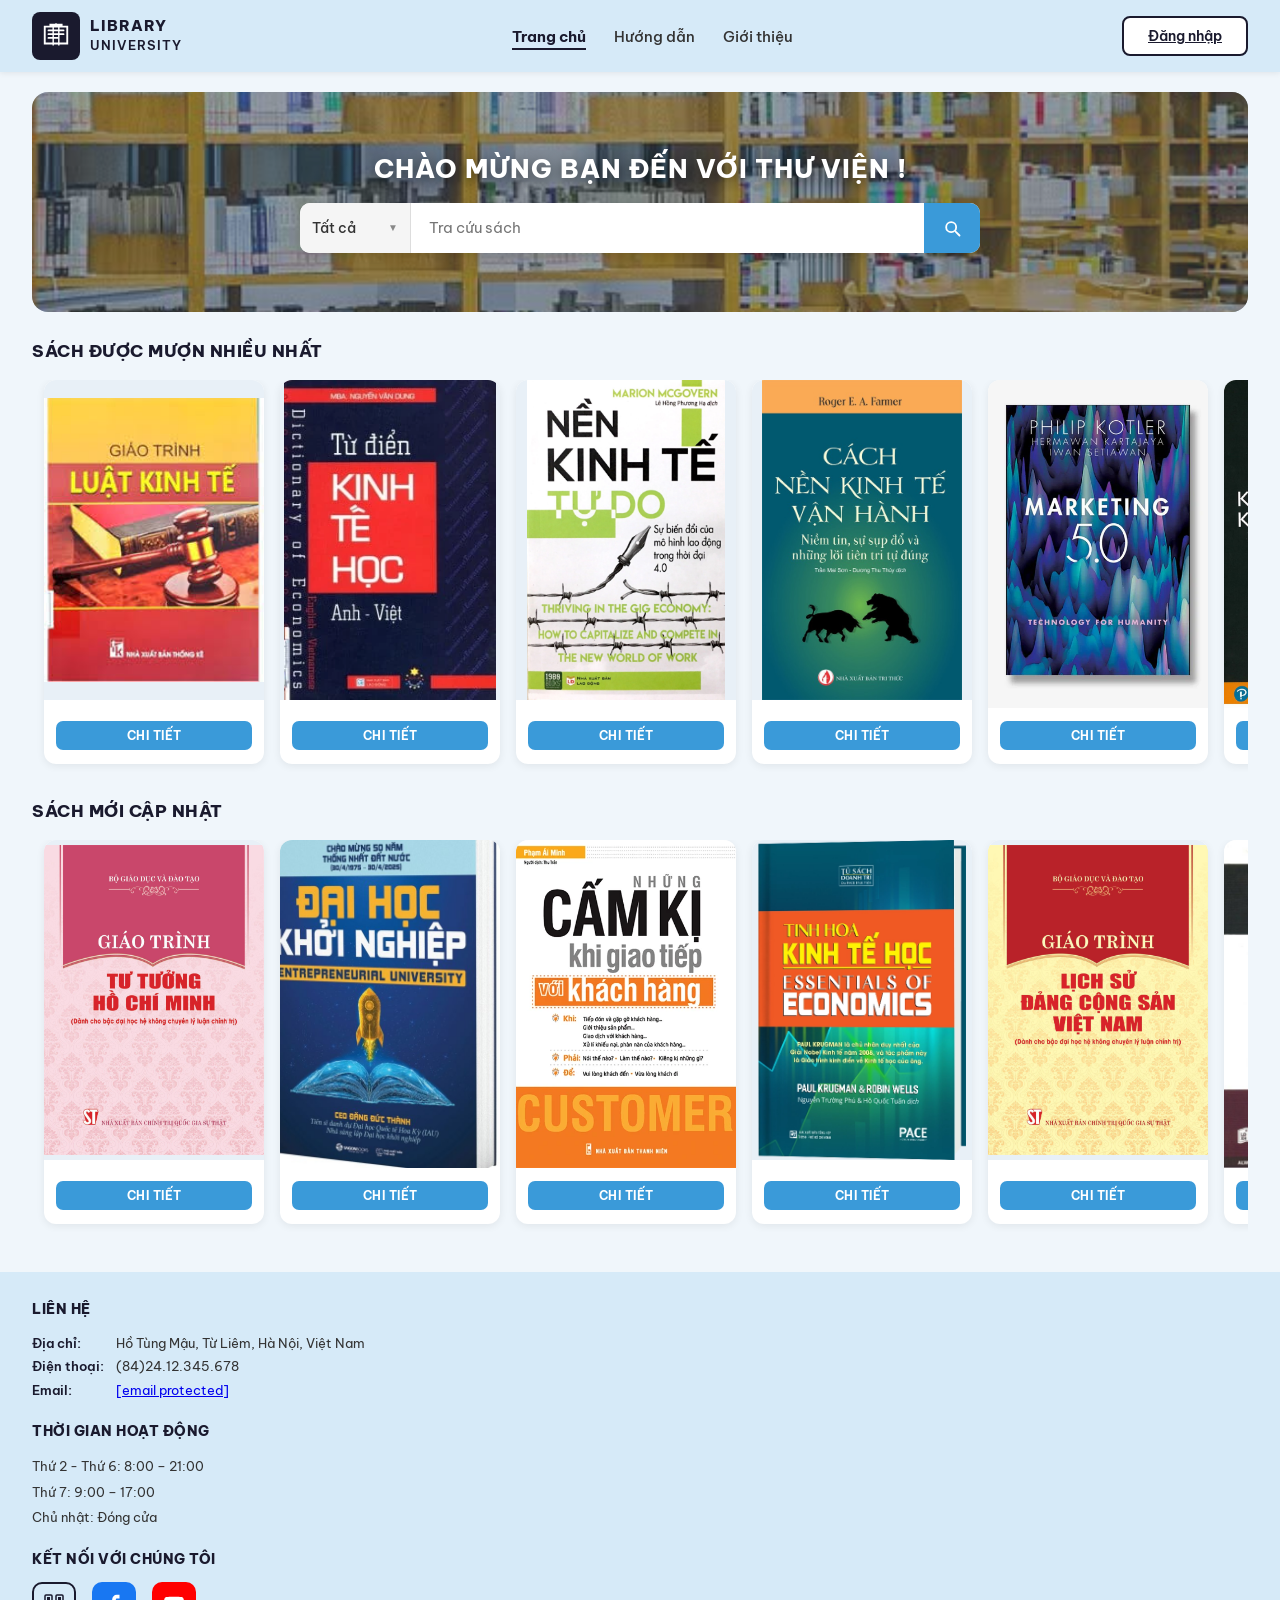
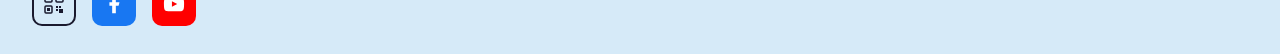
==== commit 3047d6a6: "Update index.html" ====
--- a/index.html
+++ b/index.html
@@ -426,7 +426,7 @@
 <!-- HERO -->
 <div class="hero">
   <!-- Banner image -->
-  <img class="hero-bg" src="image/banner.jpg" alt="Banner" />
+  <img class="hero-bg" src="banner.jpg" alt="Banner" />
   <div class="hero-content">
     <h1>Chào mừng bạn đến với thư viện !</h1>
     <div class="search-bar">
@@ -469,49 +469,49 @@
   <div class="book-grid row">
     <!-- Book 1 -->
     <div class="book-card">
-      <img class="book-cover" src="image/luật kinh tế.jpg" alt="Luật Kinh tế" />
+      <img class="book-cover" src="luat_kinh_te.jpg" alt="Luật Kinh tế" />
       <div class="book-info">
         <a class="btn-detail" href="chitiet.html?id=luat-kinh-te" data-book-id="luat-kinh-te">Chi tiết</a>
       </div>
     </div>
     <!-- Book 2 -->
     <div class="book-card">
-      <img class="book-cover" src="image/từ điển kinh tế học.jpg" alt="Từ điển Kinh tế học" />
+      <img class="book-cover" src="tu_dien_kinh_te_hoc.jpg" alt="Từ điển Kinh tế học" />
       <div class="book-info">
         <a class="btn-detail" href="chitiet.html?id=tu-dien-kinh-te" data-book-id="tu-dien-kinh-te">Chi tiết</a>
       </div>
     </div>
     <!-- Book 3 -->
     <div class="book-card">
-      <img class="book-cover" src="image/nền kinh tế tự do.jpg" alt="Nền Kinh tế tự do" />
+      <img class="book-cover" src="nen_kinh_te_tu_do.jpg" alt="Nền Kinh tế tự do" />
       <div class="book-info">
         <a class="btn-detail" href="chitiet.html?id=nen-kinh-te-tu-do" data-book-id="nen-kinh-te-tu-do">Chi tiết</a>
       </div>
     </div>
     <!-- Book 4 -->
     <div class="book-card">
-      <img class="book-cover" src="image/cách nền kinh tế vận hành.jpg" alt="Cách Nền Kinh Tế Vận Hành" />
+      <img class="book-cover" src="cach_nen_kinh_te_van_hanh.jpg" alt="Cách Nền Kinh Tế Vận Hành" />
       <div class="book-info">
         <a class="btn-detail" href="chitiet.html?id=cach-nen-kinh-te-van-hanh" data-book-id="cach-nen-kinh-te-van-hanh">Chi tiết</a>
       </div>
     </div>
     <!-- Book 5 -->
     <div class="book-card">
-      <img class="book-cover zoom" src="image/Marketing 5.0.jpg" alt="Marketing 5.0" />
+      <img class="book-cover zoom" src="Marketing_5.0.jpg" alt="Marketing 5.0" />
       <div class="book-info">
         <a class="btn-detail" href="chitiet.html?id=marketing-5-0" data-book-id="marketing-5-0">Chi tiết</a>
       </div>
     </div>
     <!-- Book 6 -->
     <div class="book-card">
-      <img class="book-cover zoom" src="image/quản trị marketing.jpg" alt="Quản trị Marketing" />
+      <img class="book-cover zoom" src="quan_tri_marketing.jpg" alt="Quản trị Marketing" />
       <div class="book-info">
         <a class="btn-detail" href="chitiet.html?id=quan-tri-marketing" data-book-id="quan-tri-marketing">Chi tiết</a>
       </div>
     </div>
     <!-- Book 7 -->
     <div class="book-card">
-      <img class="book-cover" src="image/kinh tế vĩ mô.jpg" alt="Kinh tế Vĩ mô" />
+      <img class="book-cover" src="kinh_te_vi_mo.jpg" alt="Kinh tế Vĩ mô" />
       <div class="book-info">
         <a class="btn-detail" href="chitiet.html?id=kinh-te-vi-mo" data-book-id="kinh-te-vi-mo">Chi tiết</a>
       </div>
@@ -527,49 +527,49 @@
   <div class="book-grid row">
     <!-- Book 1 -->
     <div class="book-card">
-      <img class="book-cover" src="image/gt tử tưởng HCM.jpg" alt="Giáo trình Tư tưởng Hồ Chí Minh" />
+      <img class="book-cover" src="gt_tu_tuong_HCM.jpg" alt="Giáo trình Tư tưởng Hồ Chí Minh" />
       <div class="book-info">
         <a class="btn-detail" href="chitiet.html?id=tu-tuong-ho-chi-minh" data-book-id="tu-tuong-ho-chi-minh">Chi tiết</a>
       </div>
     </div>
     <!-- Book 2 -->
     <div class="book-card">
-      <img class="book-cover zoom" src="image/Đại học khởi nghiệp.jpg" alt="Đại học Khởi nghiệp" />
+      <img class="book-cover zoom" src="dai_hoc_khoi_nghiep.jpg" alt="Đại học Khởi nghiệp" />
       <div class="book-info">
         <a class="btn-detail" href="chitiet.html?id=dai-hoc-khoi-nghiep" data-book-id="dai-hoc-khoi-nghiep">Chi tiết</a>
       </div>
     </div>
     <!-- Book 3 -->
     <div class="book-card">
-      <img class="book-cover zoom" src="image/những cấm kỵ.jpg" alt="Những Cấm Kị" />
+      <img class="book-cover zoom" src="nhung_cam_ky.jpg" alt="Những Cấm Kị" />
       <div class="book-info">
         <a class="btn-detail" href="chitiet.html?id=nhung-cam-ky" data-book-id="nhung-cam-ky">Chi tiết</a>
       </div>
     </div>
     <!-- Book 4 -->
     <div class="book-card">
-      <img class="book-cover" src="image/tinh hoa kinh tế học.jpg" alt="Tinh Hoa Kinh Tế Học" />
+      <img class="book-cover" src="tinh_hoa_kinh_te_hoc.jpg" alt="Tinh Hoa Kinh Tế Học" />
       <div class="book-info">
         <a class="btn-detail" href="chitiet.html?id=tinh-hoa-kinh-te-hoc" data-book-id="tinh-hoa-kinh-te-hoc">Chi tiết</a>
       </div>
     </div>
     <!-- Book 5 -->
     <div class="book-card">
-      <img class="book-cover" src="image/gt LSD.jpg" alt="Lịch sử Đảng" />
+      <img class="book-cover" src="gt_LSD.jpg" alt="Lịch sử Đảng" />
       <div class="book-info">
         <a class="btn-detail" href="chitiet.html?id=lich-su-dang" data-book-id="lich-su-dang">Chi tiết</a>
       </div>
     </div>
     <!-- Book 6 -->
     <div class="book-card">
-      <img class="book-cover zoom" src="image/nguyên lý tiếp thị.jpg" alt="Nguyên lý tiếp thị" />
+      <img class="book-cover zoom" src="nguyen_ly_tiep_thi.jpg" alt="Nguyên lý tiếp thị" />
       <div class="book-info">
         <a class="btn-detail" href="chitiet.html?id=nguyen-ly-tiep-thi" data-book-id="nguyen-ly-tiep-thi">Chi tiết</a>
       </div>
     </div>
     <!-- Book 7 -->
     <div class="book-card">
-      <img class="book-cover" src="image/đối mặt tư bản.jpg" alt="Đối mặt tư bản" />
+      <img class="book-cover" src="doi_mat_tu_ban.jpg" alt="Đối mặt tư bản" />
       <div class="book-info">
         <a class="btn-detail" href="chitiet.html?id=doi-mat-tu-ban" data-book-id="doi-mat-tu-ban">Chi tiết</a>
       </div>
@@ -804,22 +804,6 @@
     document.body.appendChild(gp);
   })();
 
-  // ── Sync UI filter button từ giá trị ──
-  function _syncFilterUI(val) {
-    var labels = { all:'Tất cả', title:'Tên sách', author:'Tác giả/ NXB', genre:'Thể loại' };
-    var lbl = document.getElementById('fbLabel');
-    if (lbl) lbl.textContent = labels[val] || 'Tất cả';
-    var sel = document.getElementById('searchSelect');
-    if (sel) sel.value = val;
-    ['all','title','author','genre'].forEach(function(k) {
-      var el = document.getElementById('chk-' + k);
-      if (el) el.style.display = (k === val) ? 'inline' : 'none';
-    });
-    ['fmp-all','fmp-title','fmp-author','fmp-genre'].forEach(function(id) {
-      var el = document.getElementById(id);
-      if (el) el.classList.toggle('active', id === 'fmp-' + val);
-    });
-  }
   var _currentFilter = 'all';
   function _closeAllPanels() {
     var mp = document.getElementById('filterMainPanel');
@@ -852,7 +836,20 @@
   function selectFilter(val, e) {
     if (e) e.stopPropagation();
     _currentFilter = val;
-    _syncFilterUI(val);
+    var labels = { all:'Tất cả', title:'Tên sách', author:'Tác giả/ NXB', genre:'Thể loại' };
+    document.getElementById('fbLabel').textContent = labels[val] || 'Tất cả';
+    var sel = document.getElementById('searchSelect');
+    if (sel) sel.value = val;
+    ['all','title','author','genre'].forEach(function(k) {
+      var el = document.getElementById('chk-' + k);
+      if (el) el.style.display = (k === val) ? 'inline' : 'none';
+    });
+    ['fmp-all','fmp-title','fmp-author','fmp-genre'].forEach(function(id) {
+      var el = document.getElementById(id);
+      if (el) el.classList.remove('active');
+    });
+    var active = document.getElementById('fmp-' + val);
+    if (active) active.classList.add('active');
     _closeAllPanels();
   }
   function openGenrePanel(e) {
@@ -881,8 +878,20 @@
   }
   function pickGenre(name) {
     _currentFilter = 'genre';
+    document.getElementById('fbLabel').textContent = 'Thể loại';
+    var sel = document.getElementById('searchSelect');
+    if (sel) sel.value = 'genre';
     document.getElementById('searchInput').value = name;
-    _syncFilterUI('genre');
+    ['all','title','author','genre'].forEach(function(k) {
+      var el = document.getElementById('chk-' + k);
+      if (el) el.style.display = (k === 'genre') ? 'inline' : 'none';
+    });
+    ['fmp-all','fmp-title','fmp-author'].forEach(function(id) {
+      var el = document.getElementById(id);
+      if (el) el.classList.remove('active');
+    });
+    var fg = document.getElementById('fmp-genre');
+    if (fg) fg.classList.add('active');
     _closeAllPanels();
     // Chỉ điền vào ô input, người dùng tự nhấn nút tìm kiếm
   }
@@ -940,15 +949,6 @@
       }, 50); // debounce 50ms
     });
   })();
-
-  // Đóng dropdown khi scroll
-  window.addEventListener('scroll', function() {
-    var mp = document.getElementById('filterMainPanel');
-    var gp = document.getElementById('genrePanel');
-    if ((mp && mp.classList.contains('open')) || (gp && gp.classList.contains('open'))) {
-      _closeAllPanels();
-    }
-  }, { passive: true });
 </script>
   <link rel="stylesheet" href="responsive.css" />
   <script src="nav-mobile.js"></script>
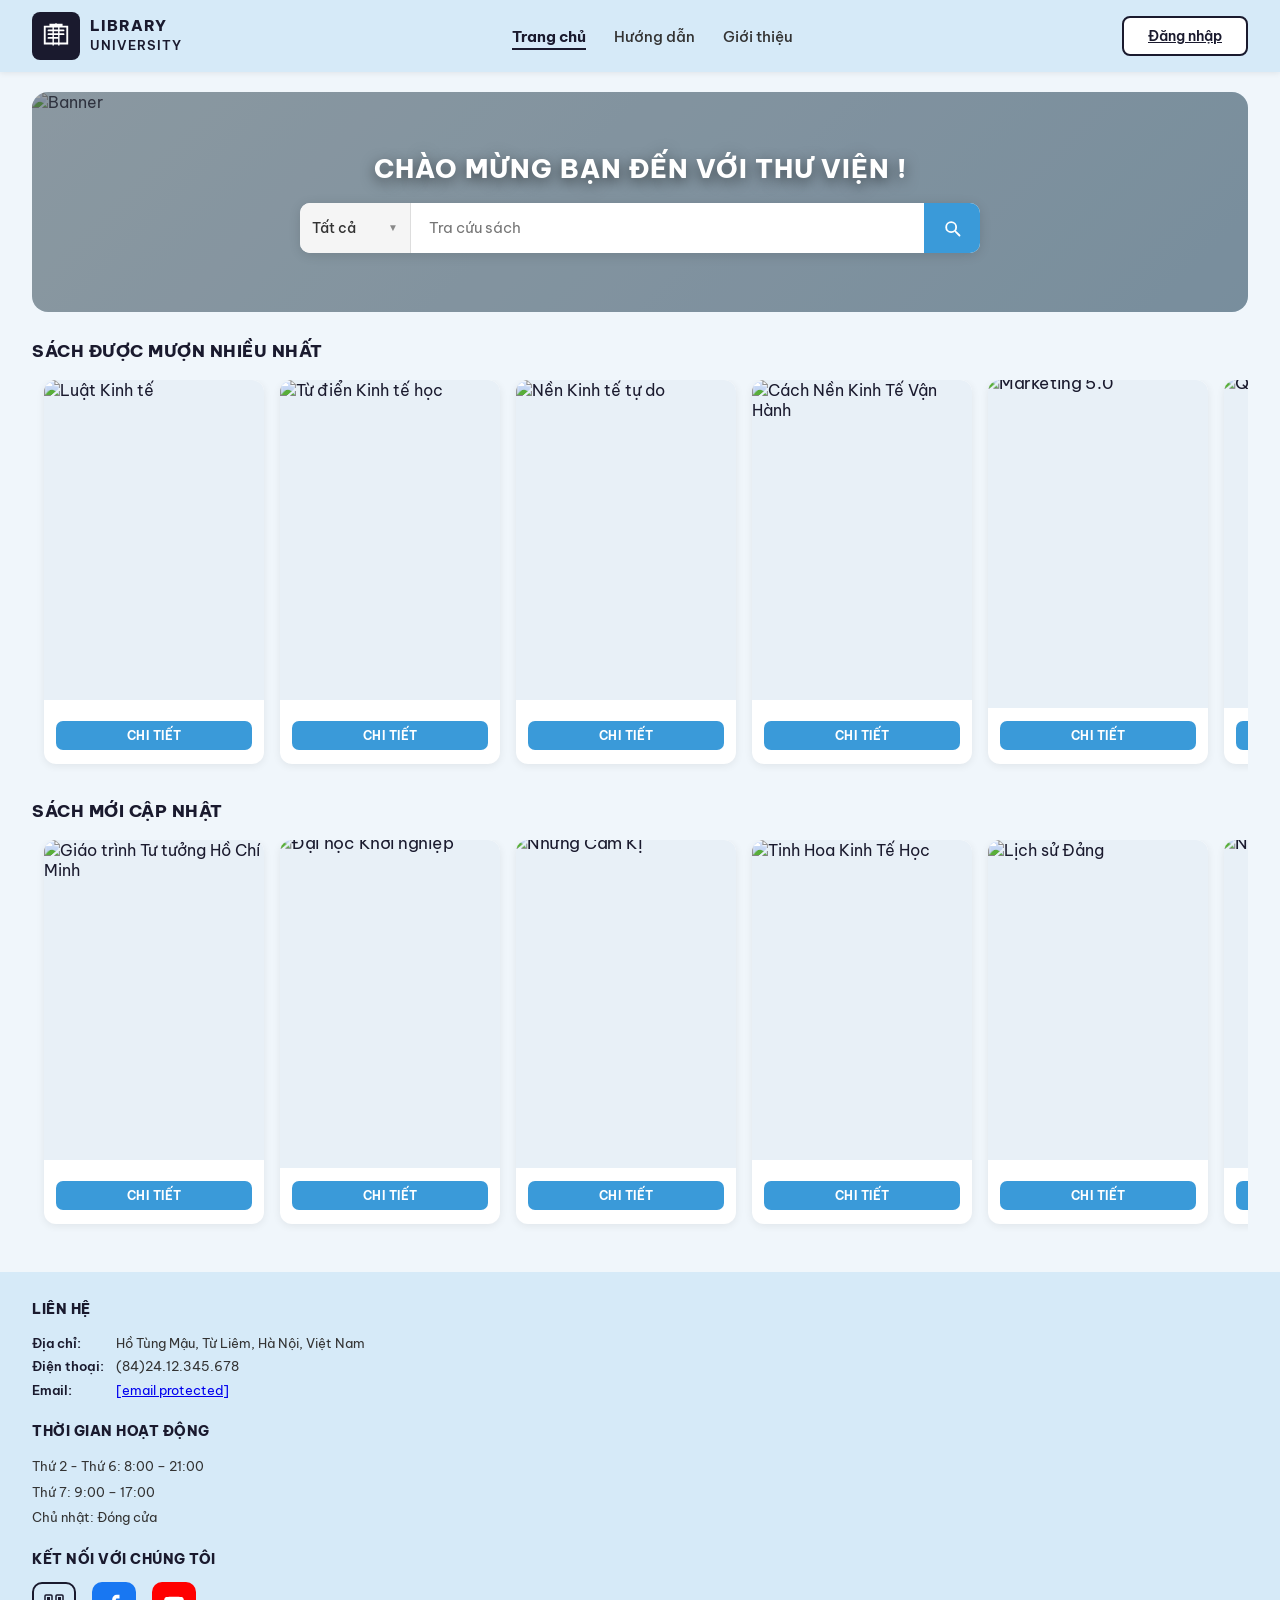
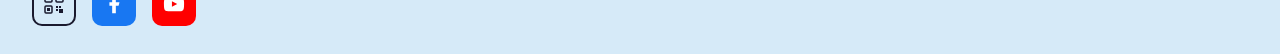
==== commit 66331e7b: "Update index.html" ====
--- a/index.html
+++ b/index.html
@@ -182,14 +182,20 @@
     .filter-btn .fb-chevron { font-size: 10px; color: #888; transition: transform .2s; }
     .filter-btn.open .fb-chevron { transform: rotate(180deg); }
     .filter-main-panel {
-      display: none;
       position: fixed;
       background: #fff; border-radius: 10px;
       min-width: 180px; width: max-content; max-width: 88vw;
       box-shadow: 0 8px 28px rgba(0,0,0,0.15); z-index: 9999;
       border: 1px solid #e0eaf4; overflow: hidden;
-    }
-    .filter-main-panel.open { display: block; animation: dropIn .15s ease; }
+      opacity: 0; visibility: hidden; pointer-events: none;
+      transform: translateY(-6px) scale(0.97);
+      transition: opacity .18s ease, transform .18s ease, visibility .18s ease,
+                  top .12s ease, left .12s ease;
+    }
+    .filter-main-panel.open {
+      opacity: 1; visibility: visible; pointer-events: auto;
+      transform: translateY(0) scale(1);
+    }
     .fmp-item {
       display: flex; align-items: center; gap: 10px;
       padding: 11px 16px; font-size: 14px; font-weight: 500;
@@ -199,14 +205,20 @@
     .fmp-item.active { background: #eaf4fd; color: #3a9ad9; font-weight: 700; }
     .fmp-item .fmp-check { margin-left: auto; font-size: 13px; color: #3a9ad9; }
     .genre-sub-panel {
-      display: none;
       position: fixed;
       background: #fff; border-radius: 10px;
       min-width: 180px; width: max-content; max-width: 88vw;
       box-shadow: 0 8px 28px rgba(0,0,0,0.15); z-index: 10000;
       border: 1px solid #e0eaf4; overflow: hidden;
-    }
-    .genre-sub-panel.open { display: block; animation: dropIn .15s ease; }
+      opacity: 0; visibility: hidden; pointer-events: none;
+      transform: translateY(-4px) scale(0.97);
+      transition: opacity .18s ease, transform .18s ease, visibility .18s ease,
+                  top .12s ease, left .12s ease;
+    }
+    .genre-sub-panel.open {
+      opacity: 1; visibility: visible; pointer-events: auto;
+      transform: translateY(0) scale(1);
+    }
     .genre-item {
       display: flex; align-items: center;
       padding: 11px 18px; font-size: 14px; font-weight: 500;
@@ -426,7 +438,7 @@
 <!-- HERO -->
 <div class="hero">
   <!-- Banner image -->
-  <img class="hero-bg" src="banner.jpg" alt="Banner" />
+  <img class="hero-bg" src="image/banner.jpg" alt="Banner" />
   <div class="hero-content">
     <h1>Chào mừng bạn đến với thư viện !</h1>
     <div class="search-bar">
@@ -469,49 +481,49 @@
   <div class="book-grid row">
     <!-- Book 1 -->
     <div class="book-card">
-      <img class="book-cover" src="luat_kinh_te.jpg" alt="Luật Kinh tế" />
+      <img class="book-cover" src="image/luật kinh tế.jpg" alt="Luật Kinh tế" />
       <div class="book-info">
         <a class="btn-detail" href="chitiet.html?id=luat-kinh-te" data-book-id="luat-kinh-te">Chi tiết</a>
       </div>
     </div>
     <!-- Book 2 -->
     <div class="book-card">
-      <img class="book-cover" src="tu_dien_kinh_te_hoc.jpg" alt="Từ điển Kinh tế học" />
+      <img class="book-cover" src="image/từ điển kinh tế học.jpg" alt="Từ điển Kinh tế học" />
       <div class="book-info">
         <a class="btn-detail" href="chitiet.html?id=tu-dien-kinh-te" data-book-id="tu-dien-kinh-te">Chi tiết</a>
       </div>
     </div>
     <!-- Book 3 -->
     <div class="book-card">
-      <img class="book-cover" src="nen_kinh_te_tu_do.jpg" alt="Nền Kinh tế tự do" />
+      <img class="book-cover" src="image/nền kinh tế tự do.jpg" alt="Nền Kinh tế tự do" />
       <div class="book-info">
         <a class="btn-detail" href="chitiet.html?id=nen-kinh-te-tu-do" data-book-id="nen-kinh-te-tu-do">Chi tiết</a>
       </div>
     </div>
     <!-- Book 4 -->
     <div class="book-card">
-      <img class="book-cover" src="cach_nen_kinh_te_van_hanh.jpg" alt="Cách Nền Kinh Tế Vận Hành" />
+      <img class="book-cover" src="image/cách nền kinh tế vận hành.jpg" alt="Cách Nền Kinh Tế Vận Hành" />
       <div class="book-info">
         <a class="btn-detail" href="chitiet.html?id=cach-nen-kinh-te-van-hanh" data-book-id="cach-nen-kinh-te-van-hanh">Chi tiết</a>
       </div>
     </div>
     <!-- Book 5 -->
     <div class="book-card">
-      <img class="book-cover zoom" src="Marketing_5.0.jpg" alt="Marketing 5.0" />
+      <img class="book-cover zoom" src="image/Marketing 5.0.jpg" alt="Marketing 5.0" />
       <div class="book-info">
         <a class="btn-detail" href="chitiet.html?id=marketing-5-0" data-book-id="marketing-5-0">Chi tiết</a>
       </div>
     </div>
     <!-- Book 6 -->
     <div class="book-card">
-      <img class="book-cover zoom" src="quan_tri_marketing.jpg" alt="Quản trị Marketing" />
+      <img class="book-cover zoom" src="image/quản trị marketing.jpg" alt="Quản trị Marketing" />
       <div class="book-info">
         <a class="btn-detail" href="chitiet.html?id=quan-tri-marketing" data-book-id="quan-tri-marketing">Chi tiết</a>
       </div>
     </div>
     <!-- Book 7 -->
     <div class="book-card">
-      <img class="book-cover" src="kinh_te_vi_mo.jpg" alt="Kinh tế Vĩ mô" />
+      <img class="book-cover" src="image/kinh tế vĩ mô.jpg" alt="Kinh tế Vĩ mô" />
       <div class="book-info">
         <a class="btn-detail" href="chitiet.html?id=kinh-te-vi-mo" data-book-id="kinh-te-vi-mo">Chi tiết</a>
       </div>
@@ -527,49 +539,49 @@
   <div class="book-grid row">
     <!-- Book 1 -->
     <div class="book-card">
-      <img class="book-cover" src="gt_tu_tuong_HCM.jpg" alt="Giáo trình Tư tưởng Hồ Chí Minh" />
+      <img class="book-cover" src="image/gt tử tưởng HCM.jpg" alt="Giáo trình Tư tưởng Hồ Chí Minh" />
       <div class="book-info">
         <a class="btn-detail" href="chitiet.html?id=tu-tuong-ho-chi-minh" data-book-id="tu-tuong-ho-chi-minh">Chi tiết</a>
       </div>
     </div>
     <!-- Book 2 -->
     <div class="book-card">
-      <img class="book-cover zoom" src="dai_hoc_khoi_nghiep.jpg" alt="Đại học Khởi nghiệp" />
+      <img class="book-cover zoom" src="image/Đại học khởi nghiệp.jpg" alt="Đại học Khởi nghiệp" />
       <div class="book-info">
         <a class="btn-detail" href="chitiet.html?id=dai-hoc-khoi-nghiep" data-book-id="dai-hoc-khoi-nghiep">Chi tiết</a>
       </div>
     </div>
     <!-- Book 3 -->
     <div class="book-card">
-      <img class="book-cover zoom" src="nhung_cam_ky.jpg" alt="Những Cấm Kị" />
+      <img class="book-cover zoom" src="image/những cấm kỵ.jpg" alt="Những Cấm Kị" />
       <div class="book-info">
         <a class="btn-detail" href="chitiet.html?id=nhung-cam-ky" data-book-id="nhung-cam-ky">Chi tiết</a>
       </div>
     </div>
     <!-- Book 4 -->
     <div class="book-card">
-      <img class="book-cover" src="tinh_hoa_kinh_te_hoc.jpg" alt="Tinh Hoa Kinh Tế Học" />
+      <img class="book-cover" src="image/tinh hoa kinh tế học.jpg" alt="Tinh Hoa Kinh Tế Học" />
       <div class="book-info">
         <a class="btn-detail" href="chitiet.html?id=tinh-hoa-kinh-te-hoc" data-book-id="tinh-hoa-kinh-te-hoc">Chi tiết</a>
       </div>
     </div>
     <!-- Book 5 -->
     <div class="book-card">
-      <img class="book-cover" src="gt_LSD.jpg" alt="Lịch sử Đảng" />
+      <img class="book-cover" src="image/gt LSD.jpg" alt="Lịch sử Đảng" />
       <div class="book-info">
         <a class="btn-detail" href="chitiet.html?id=lich-su-dang" data-book-id="lich-su-dang">Chi tiết</a>
       </div>
     </div>
     <!-- Book 6 -->
     <div class="book-card">
-      <img class="book-cover zoom" src="nguyen_ly_tiep_thi.jpg" alt="Nguyên lý tiếp thị" />
+      <img class="book-cover zoom" src="image/nguyên lý tiếp thị.jpg" alt="Nguyên lý tiếp thị" />
       <div class="book-info">
         <a class="btn-detail" href="chitiet.html?id=nguyen-ly-tiep-thi" data-book-id="nguyen-ly-tiep-thi">Chi tiết</a>
       </div>
     </div>
     <!-- Book 7 -->
     <div class="book-card">
-      <img class="book-cover" src="doi_mat_tu_ban.jpg" alt="Đối mặt tư bản" />
+      <img class="book-cover" src="image/đối mặt tư bản.jpg" alt="Đối mặt tư bản" />
       <div class="book-info">
         <a class="btn-detail" href="chitiet.html?id=doi-mat-tu-ban" data-book-id="doi-mat-tu-ban">Chi tiết</a>
       </div>
@@ -804,6 +816,22 @@
     document.body.appendChild(gp);
   })();
 
+  // ── Sync UI filter button từ giá trị ──
+  function _syncFilterUI(val) {
+    var labels = { all:'Tất cả', title:'Tên sách', author:'Tác giả/ NXB', genre:'Thể loại' };
+    var lbl = document.getElementById('fbLabel');
+    if (lbl) lbl.textContent = labels[val] || 'Tất cả';
+    var sel = document.getElementById('searchSelect');
+    if (sel) sel.value = val;
+    ['all','title','author','genre'].forEach(function(k) {
+      var el = document.getElementById('chk-' + k);
+      if (el) el.style.display = (k === val) ? 'inline' : 'none';
+    });
+    ['fmp-all','fmp-title','fmp-author','fmp-genre'].forEach(function(id) {
+      var el = document.getElementById(id);
+      if (el) el.classList.toggle('active', id === 'fmp-' + val);
+    });
+  }
   var _currentFilter = 'all';
   function _closeAllPanels() {
     var mp = document.getElementById('filterMainPanel');
@@ -836,20 +864,7 @@
   function selectFilter(val, e) {
     if (e) e.stopPropagation();
     _currentFilter = val;
-    var labels = { all:'Tất cả', title:'Tên sách', author:'Tác giả/ NXB', genre:'Thể loại' };
-    document.getElementById('fbLabel').textContent = labels[val] || 'Tất cả';
-    var sel = document.getElementById('searchSelect');
-    if (sel) sel.value = val;
-    ['all','title','author','genre'].forEach(function(k) {
-      var el = document.getElementById('chk-' + k);
-      if (el) el.style.display = (k === val) ? 'inline' : 'none';
-    });
-    ['fmp-all','fmp-title','fmp-author','fmp-genre'].forEach(function(id) {
-      var el = document.getElementById(id);
-      if (el) el.classList.remove('active');
-    });
-    var active = document.getElementById('fmp-' + val);
-    if (active) active.classList.add('active');
+    _syncFilterUI(val);
     _closeAllPanels();
   }
   function openGenrePanel(e) {
@@ -857,51 +872,53 @@
     var gp = document.getElementById('genrePanel');
     var mp = document.getElementById('filterMainPanel');
     var fb = document.getElementById('filterBtn');
-    if (!gp) return;
-    var anchor = (mp && mp.classList.contains('open')) ? mp : fb;
-    var r = anchor ? anchor.getBoundingClientRect() : {top:60, right:200, bottom:100, left:0};
+    if (!gp || !fb) return;
+
+    // Luôn đóng panel chính trước
+    if (mp) mp.classList.remove('open');
+
+    // Tính từ filterBtn (không dùng mp làm anchor vì mp là fixed, tọa độ sai khi zoom)
+    var r  = fb.getBoundingClientRect();
     var pw = Math.min(210, window.innerWidth * 0.88);
     var top, left;
+
+    // Thử sang phải filterBtn
     if (r.right + 6 + pw <= window.innerWidth - 4) {
-      top = r.top; left = r.right + 6;        // sang phải
-    } else if (r.left - pw - 6 >= 4) {
-      top = r.top; left = r.left - pw - 6;    // sang trái
+      top  = r.bottom + 4;
+      left = r.left;
     } else {
-      top = r.bottom + 4;                      // xuống dưới
+      // Không đủ chỗ bên phải → xuống dưới, căn theo filterBtn
+      top  = r.bottom + 4;
       left = Math.max(8, Math.min(r.left, window.innerWidth - pw - 8));
     }
+
     if (top + 300 > window.innerHeight) top = Math.max(4, window.innerHeight - 320);
-    gp.style.top  = top + 'px';
-    gp.style.left = left + 'px';
+    gp.style.top      = top + 'px';
+    gp.style.left     = left + 'px';
     gp.style.minWidth = pw + 'px';
     gp.classList.add('open');
   }
   function pickGenre(name) {
     _currentFilter = 'genre';
-    document.getElementById('fbLabel').textContent = 'Thể loại';
-    var sel = document.getElementById('searchSelect');
-    if (sel) sel.value = 'genre';
     document.getElementById('searchInput').value = name;
-    ['all','title','author','genre'].forEach(function(k) {
-      var el = document.getElementById('chk-' + k);
-      if (el) el.style.display = (k === 'genre') ? 'inline' : 'none';
-    });
-    ['fmp-all','fmp-title','fmp-author'].forEach(function(id) {
-      var el = document.getElementById(id);
-      if (el) el.classList.remove('active');
-    });
-    var fg = document.getElementById('fmp-genre');
-    if (fg) fg.classList.add('active');
+    _syncFilterUI('genre');
     _closeAllPanels();
     // Chỉ điền vào ô input, người dùng tự nhấn nút tìm kiếm
   }
-  document.addEventListener('click', function(e) {
+  function _outsideHandler(e) {
     var wrap = document.getElementById('filterWrap');
+    var mp   = document.getElementById('filterMainPanel');
     var gp   = document.getElementById('genrePanel');
-    if (wrap && !wrap.contains(e.target) && gp && !gp.contains(e.target)) {
+    var t    = e.target;
+    var inWrap = wrap && wrap.contains(t);
+    var inMp   = mp   && mp.contains(t);
+    var inGp   = gp   && gp.contains(t);
+    if (!inWrap && !inMp && !inGp) {
       _closeAllPanels();
     }
-  });
+  }
+  document.addEventListener('click',      _outsideHandler);
+  document.addEventListener('touchstart', _outsideHandler, { passive: true });
   // ── Reposition panels khi resize (không đóng) ──
   (function() {
     var _resizeTimer = null;
@@ -949,6 +966,15 @@
       }, 50); // debounce 50ms
     });
   })();
+
+  // Đóng dropdown khi scroll
+  window.addEventListener('scroll', function() {
+    var mp = document.getElementById('filterMainPanel');
+    var gp = document.getElementById('genrePanel');
+    if ((mp && mp.classList.contains('open')) || (gp && gp.classList.contains('open'))) {
+      _closeAllPanels();
+    }
+  }, { passive: true });
 </script>
   <link rel="stylesheet" href="responsive.css" />
   <script src="nav-mobile.js"></script>
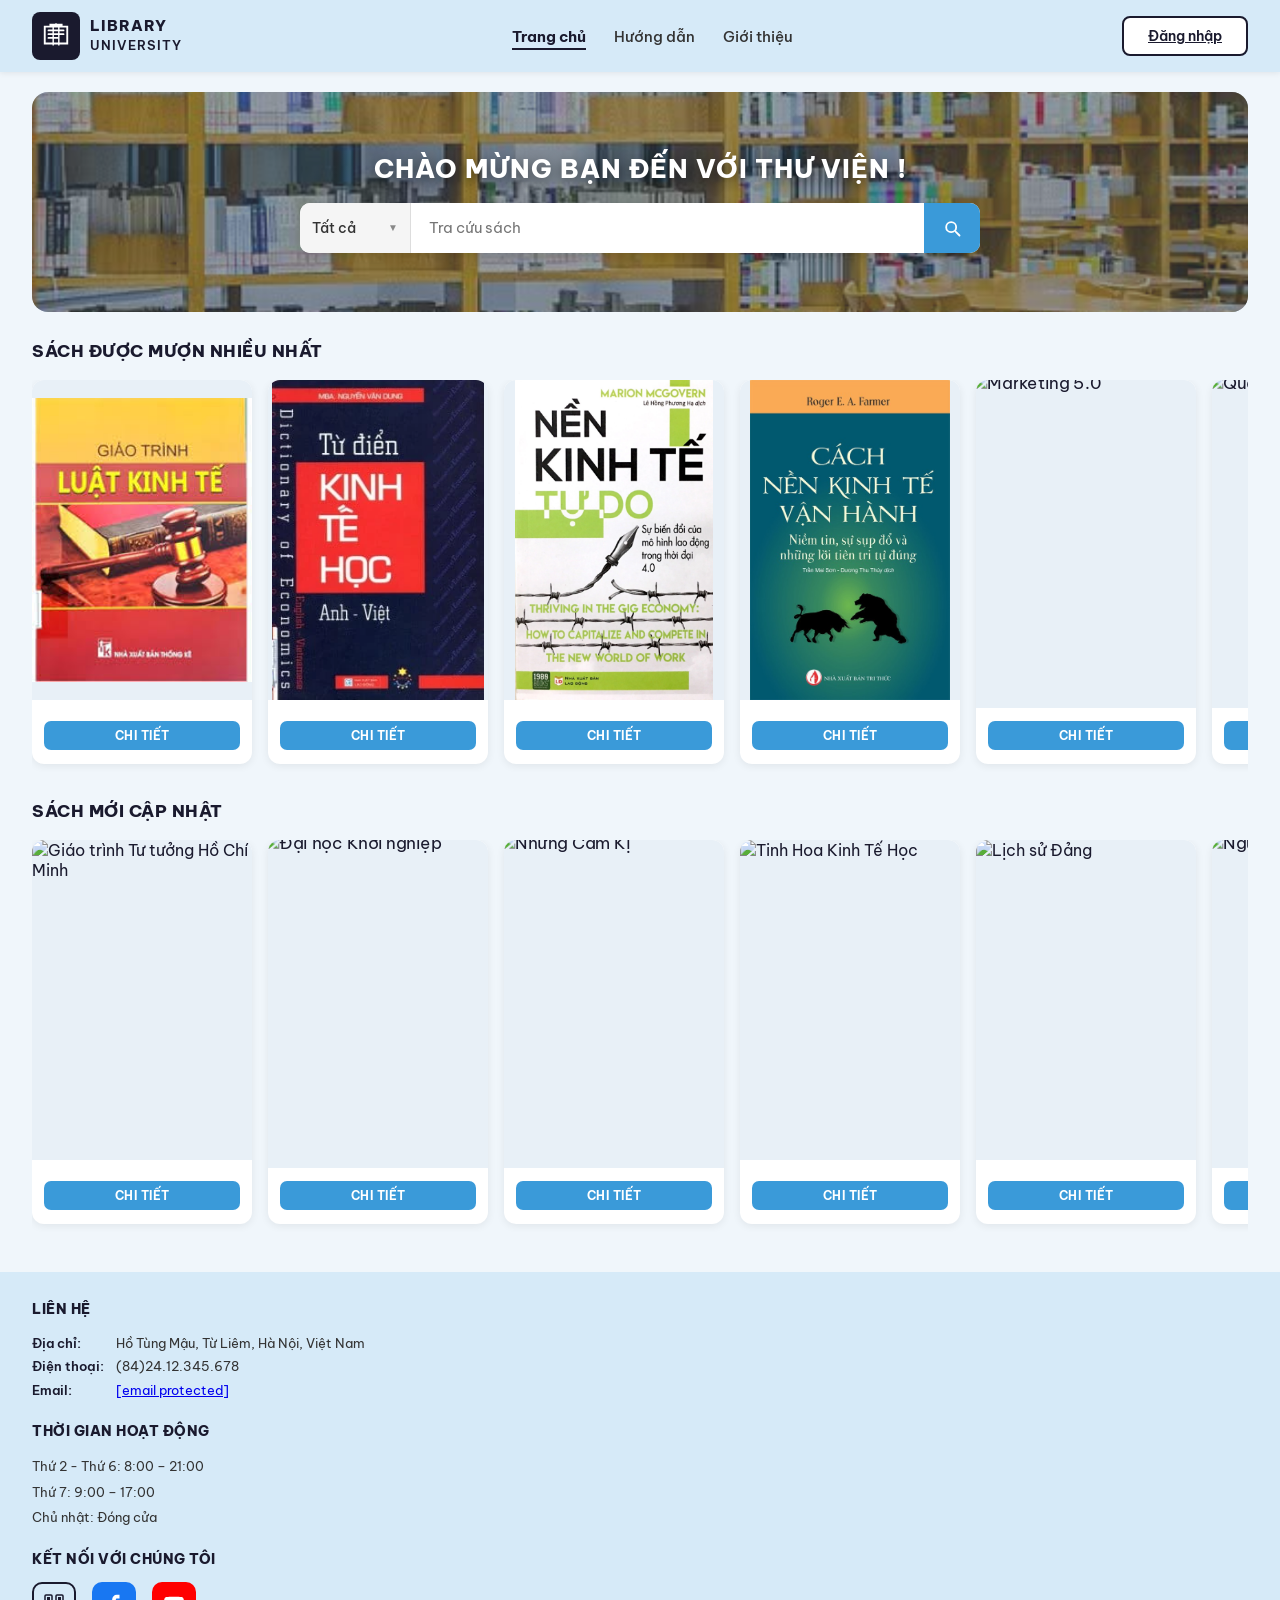
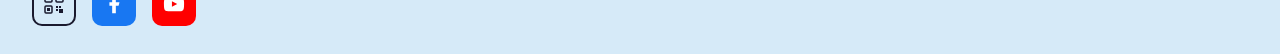
==== commit a5526875: "Update index.html" ====
--- a/index.html
+++ b/index.html
@@ -438,7 +438,7 @@
 <!-- HERO -->
 <div class="hero">
   <!-- Banner image -->
-  <img class="hero-bg" src="image/banner.jpg" alt="Banner" />
+  <img class="hero-bg" src="banner.jpg" alt="Banner" />
   <div class="hero-content">
     <h1>Chào mừng bạn đến với thư viện !</h1>
     <div class="search-bar">
@@ -481,28 +481,28 @@
   <div class="book-grid row">
     <!-- Book 1 -->
     <div class="book-card">
-      <img class="book-cover" src="image/luật kinh tế.jpg" alt="Luật Kinh tế" />
+      <img class="book-cover" src="luật kinh tế.jpg" alt="Luật Kinh tế" />
       <div class="book-info">
         <a class="btn-detail" href="chitiet.html?id=luat-kinh-te" data-book-id="luat-kinh-te">Chi tiết</a>
       </div>
     </div>
     <!-- Book 2 -->
     <div class="book-card">
-      <img class="book-cover" src="image/từ điển kinh tế học.jpg" alt="Từ điển Kinh tế học" />
+      <img class="book-cover" src="từ điển kinh tế học.jpg" alt="Từ điển Kinh tế học" />
       <div class="book-info">
         <a class="btn-detail" href="chitiet.html?id=tu-dien-kinh-te" data-book-id="tu-dien-kinh-te">Chi tiết</a>
       </div>
     </div>
     <!-- Book 3 -->
     <div class="book-card">
-      <img class="book-cover" src="image/nền kinh tế tự do.jpg" alt="Nền Kinh tế tự do" />
+      <img class="book-cover" src="nền kinh tế tự do.jpg" alt="Nền Kinh tế tự do" />
       <div class="book-info">
         <a class="btn-detail" href="chitiet.html?id=nen-kinh-te-tu-do" data-book-id="nen-kinh-te-tu-do">Chi tiết</a>
       </div>
     </div>
     <!-- Book 4 -->
     <div class="book-card">
-      <img class="book-cover" src="image/cách nền kinh tế vận hành.jpg" alt="Cách Nền Kinh Tế Vận Hành" />
+      <img class="book-cover" src="cách nền kinh tế vận hành.jpg" alt="Cách Nền Kinh Tế Vận Hành" />
       <div class="book-info">
         <a class="btn-detail" href="chitiet.html?id=cach-nen-kinh-te-van-hanh" data-book-id="cach-nen-kinh-te-van-hanh">Chi tiết</a>
       </div>
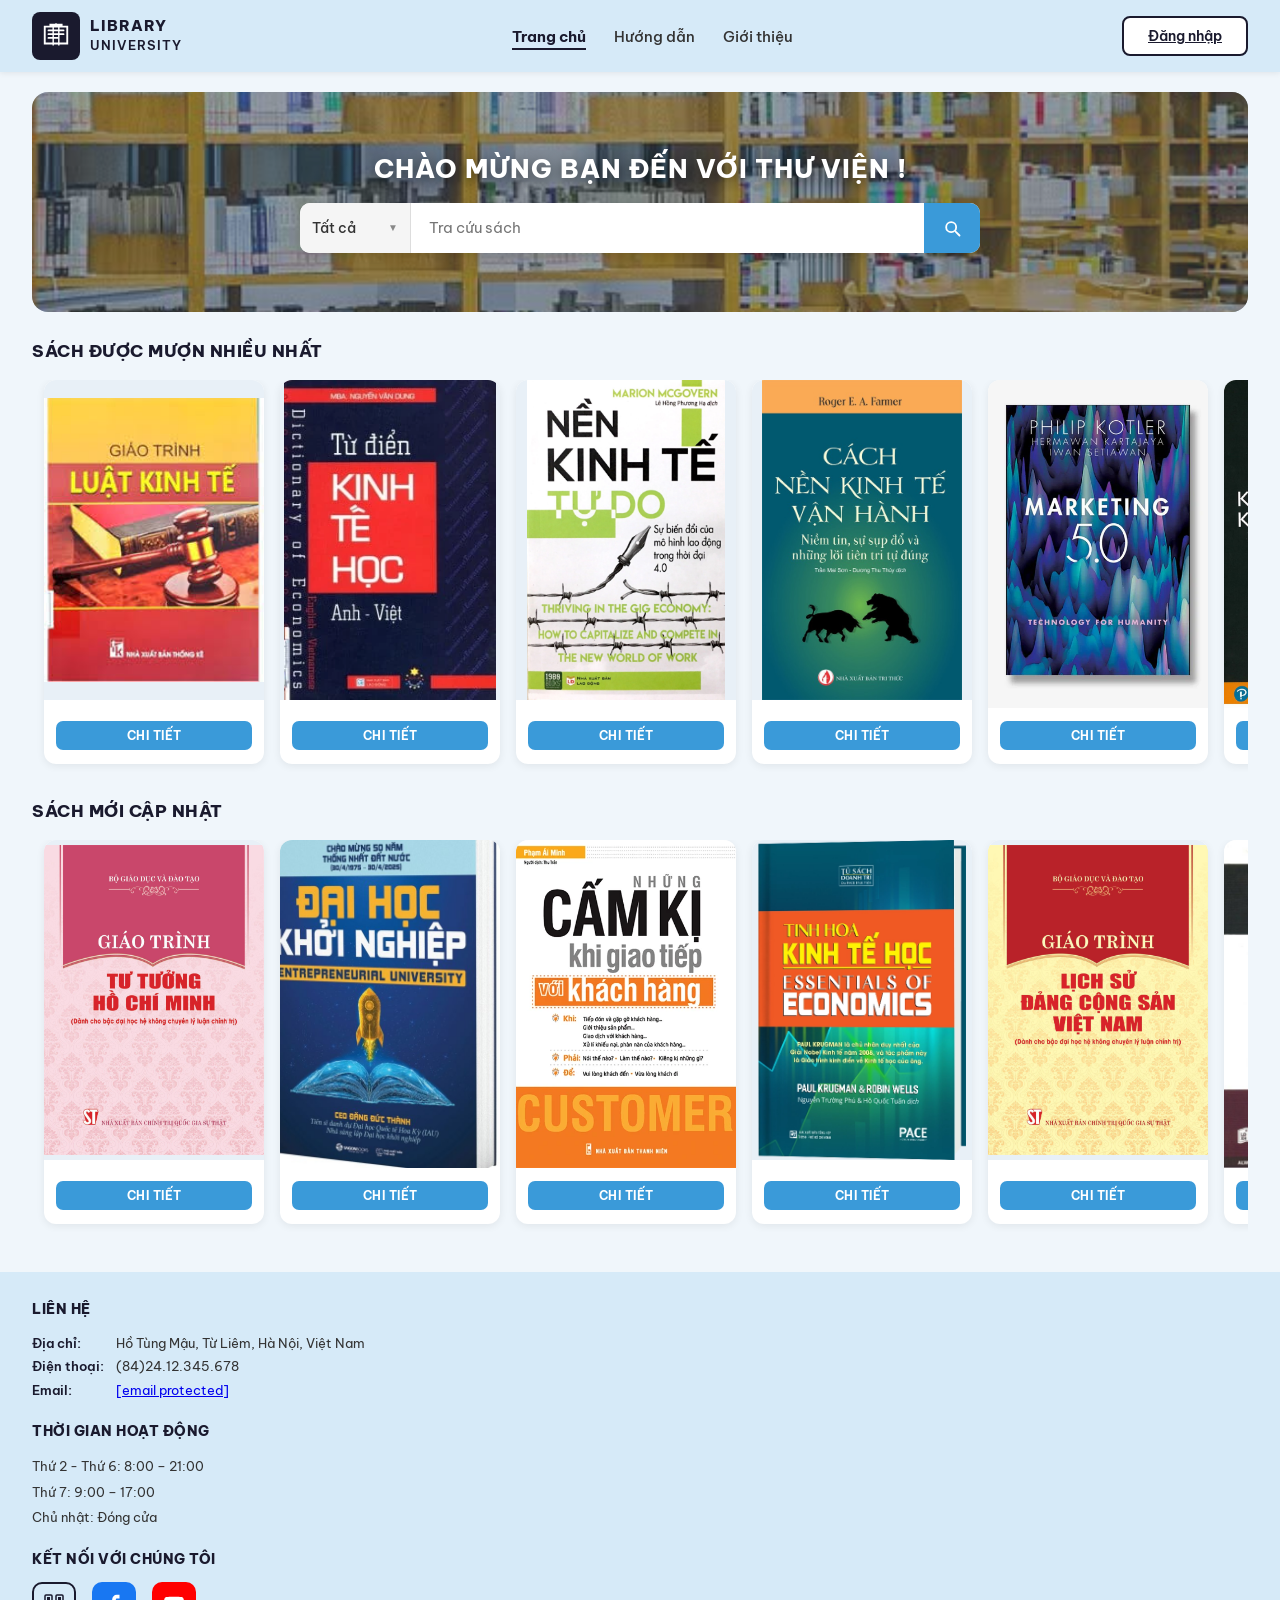
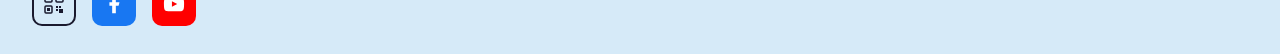
==== commit 576899a8: "Update index.html" ====
--- a/index.html
+++ b/index.html
@@ -182,20 +182,14 @@
     .filter-btn .fb-chevron { font-size: 10px; color: #888; transition: transform .2s; }
     .filter-btn.open .fb-chevron { transform: rotate(180deg); }
     .filter-main-panel {
+      display: none;
       position: fixed;
       background: #fff; border-radius: 10px;
       min-width: 180px; width: max-content; max-width: 88vw;
       box-shadow: 0 8px 28px rgba(0,0,0,0.15); z-index: 9999;
       border: 1px solid #e0eaf4; overflow: hidden;
-      opacity: 0; visibility: hidden; pointer-events: none;
-      transform: translateY(-6px) scale(0.97);
-      transition: opacity .18s ease, transform .18s ease, visibility .18s ease,
-                  top .12s ease, left .12s ease;
-    }
-    .filter-main-panel.open {
-      opacity: 1; visibility: visible; pointer-events: auto;
-      transform: translateY(0) scale(1);
-    }
+    }
+    .filter-main-panel.open { display: block; animation: dropIn .15s ease; }
     .fmp-item {
       display: flex; align-items: center; gap: 10px;
       padding: 11px 16px; font-size: 14px; font-weight: 500;
@@ -205,20 +199,14 @@
     .fmp-item.active { background: #eaf4fd; color: #3a9ad9; font-weight: 700; }
     .fmp-item .fmp-check { margin-left: auto; font-size: 13px; color: #3a9ad9; }
     .genre-sub-panel {
+      display: none;
       position: fixed;
       background: #fff; border-radius: 10px;
       min-width: 180px; width: max-content; max-width: 88vw;
       box-shadow: 0 8px 28px rgba(0,0,0,0.15); z-index: 10000;
       border: 1px solid #e0eaf4; overflow: hidden;
-      opacity: 0; visibility: hidden; pointer-events: none;
-      transform: translateY(-4px) scale(0.97);
-      transition: opacity .18s ease, transform .18s ease, visibility .18s ease,
-                  top .12s ease, left .12s ease;
-    }
-    .genre-sub-panel.open {
-      opacity: 1; visibility: visible; pointer-events: auto;
-      transform: translateY(0) scale(1);
-    }
+    }
+    .genre-sub-panel.open { display: block; animation: dropIn .15s ease; }
     .genre-item {
       display: flex; align-items: center;
       padding: 11px 18px; font-size: 14px; font-weight: 500;
@@ -481,49 +469,49 @@
   <div class="book-grid row">
     <!-- Book 1 -->
     <div class="book-card">
-      <img class="book-cover" src="luật kinh tế.jpg" alt="Luật Kinh tế" />
+      <img class="book-cover" src="luat_kinh_te.jpg" alt="Luật Kinh tế" />
       <div class="book-info">
         <a class="btn-detail" href="chitiet.html?id=luat-kinh-te" data-book-id="luat-kinh-te">Chi tiết</a>
       </div>
     </div>
     <!-- Book 2 -->
     <div class="book-card">
-      <img class="book-cover" src="từ điển kinh tế học.jpg" alt="Từ điển Kinh tế học" />
+      <img class="book-cover" src="tu_dien_kinh_te_hoc.jpg" alt="Từ điển Kinh tế học" />
       <div class="book-info">
         <a class="btn-detail" href="chitiet.html?id=tu-dien-kinh-te" data-book-id="tu-dien-kinh-te">Chi tiết</a>
       </div>
     </div>
     <!-- Book 3 -->
     <div class="book-card">
-      <img class="book-cover" src="nền kinh tế tự do.jpg" alt="Nền Kinh tế tự do" />
+      <img class="book-cover" src="nen_kinh_te_tu_do.jpg" alt="Nền Kinh tế tự do" />
       <div class="book-info">
         <a class="btn-detail" href="chitiet.html?id=nen-kinh-te-tu-do" data-book-id="nen-kinh-te-tu-do">Chi tiết</a>
       </div>
     </div>
     <!-- Book 4 -->
     <div class="book-card">
-      <img class="book-cover" src="cách nền kinh tế vận hành.jpg" alt="Cách Nền Kinh Tế Vận Hành" />
+      <img class="book-cover" src="cach_nen_kinh_te_van_hanh.jpg" alt="Cách Nền Kinh Tế Vận Hành" />
       <div class="book-info">
         <a class="btn-detail" href="chitiet.html?id=cach-nen-kinh-te-van-hanh" data-book-id="cach-nen-kinh-te-van-hanh">Chi tiết</a>
       </div>
     </div>
     <!-- Book 5 -->
     <div class="book-card">
-      <img class="book-cover zoom" src="image/Marketing 5.0.jpg" alt="Marketing 5.0" />
+      <img class="book-cover zoom" src="Marketing_5.0.jpg" alt="Marketing 5.0" />
       <div class="book-info">
         <a class="btn-detail" href="chitiet.html?id=marketing-5-0" data-book-id="marketing-5-0">Chi tiết</a>
       </div>
     </div>
     <!-- Book 6 -->
     <div class="book-card">
-      <img class="book-cover zoom" src="image/quản trị marketing.jpg" alt="Quản trị Marketing" />
+      <img class="book-cover zoom" src="quan_tri_marketing.jpg" alt="Quản trị Marketing" />
       <div class="book-info">
         <a class="btn-detail" href="chitiet.html?id=quan-tri-marketing" data-book-id="quan-tri-marketing">Chi tiết</a>
       </div>
     </div>
     <!-- Book 7 -->
     <div class="book-card">
-      <img class="book-cover" src="image/kinh tế vĩ mô.jpg" alt="Kinh tế Vĩ mô" />
+      <img class="book-cover" src="kinh_te_vi_mo.jpg" alt="Kinh tế Vĩ mô" />
       <div class="book-info">
         <a class="btn-detail" href="chitiet.html?id=kinh-te-vi-mo" data-book-id="kinh-te-vi-mo">Chi tiết</a>
       </div>
@@ -539,49 +527,49 @@
   <div class="book-grid row">
     <!-- Book 1 -->
     <div class="book-card">
-      <img class="book-cover" src="image/gt tử tưởng HCM.jpg" alt="Giáo trình Tư tưởng Hồ Chí Minh" />
+      <img class="book-cover" src="gt_tu_tuong_HCM.jpg" alt="Giáo trình Tư tưởng Hồ Chí Minh" />
       <div class="book-info">
         <a class="btn-detail" href="chitiet.html?id=tu-tuong-ho-chi-minh" data-book-id="tu-tuong-ho-chi-minh">Chi tiết</a>
       </div>
     </div>
     <!-- Book 2 -->
     <div class="book-card">
-      <img class="book-cover zoom" src="image/Đại học khởi nghiệp.jpg" alt="Đại học Khởi nghiệp" />
+      <img class="book-cover zoom" src="dai_hoc_khoi_nghiep.jpg" alt="Đại học Khởi nghiệp" />
       <div class="book-info">
         <a class="btn-detail" href="chitiet.html?id=dai-hoc-khoi-nghiep" data-book-id="dai-hoc-khoi-nghiep">Chi tiết</a>
       </div>
     </div>
     <!-- Book 3 -->
     <div class="book-card">
-      <img class="book-cover zoom" src="image/những cấm kỵ.jpg" alt="Những Cấm Kị" />
+      <img class="book-cover zoom" src="nhung_cam_ky.jpg" alt="Những Cấm Kị" />
       <div class="book-info">
         <a class="btn-detail" href="chitiet.html?id=nhung-cam-ky" data-book-id="nhung-cam-ky">Chi tiết</a>
       </div>
     </div>
     <!-- Book 4 -->
     <div class="book-card">
-      <img class="book-cover" src="image/tinh hoa kinh tế học.jpg" alt="Tinh Hoa Kinh Tế Học" />
+      <img class="book-cover" src="tinh_hoa_kinh_te_hoc.jpg" alt="Tinh Hoa Kinh Tế Học" />
       <div class="book-info">
         <a class="btn-detail" href="chitiet.html?id=tinh-hoa-kinh-te-hoc" data-book-id="tinh-hoa-kinh-te-hoc">Chi tiết</a>
       </div>
     </div>
     <!-- Book 5 -->
     <div class="book-card">
-      <img class="book-cover" src="image/gt LSD.jpg" alt="Lịch sử Đảng" />
+      <img class="book-cover" src="gt_LSD.jpg" alt="Lịch sử Đảng" />
       <div class="book-info">
         <a class="btn-detail" href="chitiet.html?id=lich-su-dang" data-book-id="lich-su-dang">Chi tiết</a>
       </div>
     </div>
     <!-- Book 6 -->
     <div class="book-card">
-      <img class="book-cover zoom" src="image/nguyên lý tiếp thị.jpg" alt="Nguyên lý tiếp thị" />
+      <img class="book-cover zoom" src="nguyen_ly_tiep_thi.jpg" alt="Nguyên lý tiếp thị" />
       <div class="book-info">
         <a class="btn-detail" href="chitiet.html?id=nguyen-ly-tiep-thi" data-book-id="nguyen-ly-tiep-thi">Chi tiết</a>
       </div>
     </div>
     <!-- Book 7 -->
     <div class="book-card">
-      <img class="book-cover" src="image/đối mặt tư bản.jpg" alt="Đối mặt tư bản" />
+      <img class="book-cover" src="doi_mat_tu_ban.jpg" alt="Đối mặt tư bản" />
       <div class="book-info">
         <a class="btn-detail" href="chitiet.html?id=doi-mat-tu-ban" data-book-id="doi-mat-tu-ban">Chi tiết</a>
       </div>
@@ -816,22 +804,6 @@
     document.body.appendChild(gp);
   })();
 
-  // ── Sync UI filter button từ giá trị ──
-  function _syncFilterUI(val) {
-    var labels = { all:'Tất cả', title:'Tên sách', author:'Tác giả/ NXB', genre:'Thể loại' };
-    var lbl = document.getElementById('fbLabel');
-    if (lbl) lbl.textContent = labels[val] || 'Tất cả';
-    var sel = document.getElementById('searchSelect');
-    if (sel) sel.value = val;
-    ['all','title','author','genre'].forEach(function(k) {
-      var el = document.getElementById('chk-' + k);
-      if (el) el.style.display = (k === val) ? 'inline' : 'none';
-    });
-    ['fmp-all','fmp-title','fmp-author','fmp-genre'].forEach(function(id) {
-      var el = document.getElementById(id);
-      if (el) el.classList.toggle('active', id === 'fmp-' + val);
-    });
-  }
   var _currentFilter = 'all';
   function _closeAllPanels() {
     var mp = document.getElementById('filterMainPanel');
@@ -864,7 +836,20 @@
   function selectFilter(val, e) {
     if (e) e.stopPropagation();
     _currentFilter = val;
-    _syncFilterUI(val);
+    var labels = { all:'Tất cả', title:'Tên sách', author:'Tác giả/ NXB', genre:'Thể loại' };
+    document.getElementById('fbLabel').textContent = labels[val] || 'Tất cả';
+    var sel = document.getElementById('searchSelect');
+    if (sel) sel.value = val;
+    ['all','title','author','genre'].forEach(function(k) {
+      var el = document.getElementById('chk-' + k);
+      if (el) el.style.display = (k === val) ? 'inline' : 'none';
+    });
+    ['fmp-all','fmp-title','fmp-author','fmp-genre'].forEach(function(id) {
+      var el = document.getElementById(id);
+      if (el) el.classList.remove('active');
+    });
+    var active = document.getElementById('fmp-' + val);
+    if (active) active.classList.add('active');
     _closeAllPanels();
   }
   function openGenrePanel(e) {
@@ -872,53 +857,51 @@
     var gp = document.getElementById('genrePanel');
     var mp = document.getElementById('filterMainPanel');
     var fb = document.getElementById('filterBtn');
-    if (!gp || !fb) return;
-
-    // Luôn đóng panel chính trước
-    if (mp) mp.classList.remove('open');
-
-    // Tính từ filterBtn (không dùng mp làm anchor vì mp là fixed, tọa độ sai khi zoom)
-    var r  = fb.getBoundingClientRect();
+    if (!gp) return;
+    var anchor = (mp && mp.classList.contains('open')) ? mp : fb;
+    var r = anchor ? anchor.getBoundingClientRect() : {top:60, right:200, bottom:100, left:0};
     var pw = Math.min(210, window.innerWidth * 0.88);
     var top, left;
-
-    // Thử sang phải filterBtn
     if (r.right + 6 + pw <= window.innerWidth - 4) {
-      top  = r.bottom + 4;
-      left = r.left;
+      top = r.top; left = r.right + 6;        // sang phải
+    } else if (r.left - pw - 6 >= 4) {
+      top = r.top; left = r.left - pw - 6;    // sang trái
     } else {
-      // Không đủ chỗ bên phải → xuống dưới, căn theo filterBtn
-      top  = r.bottom + 4;
+      top = r.bottom + 4;                      // xuống dưới
       left = Math.max(8, Math.min(r.left, window.innerWidth - pw - 8));
     }
-
     if (top + 300 > window.innerHeight) top = Math.max(4, window.innerHeight - 320);
-    gp.style.top      = top + 'px';
-    gp.style.left     = left + 'px';
+    gp.style.top  = top + 'px';
+    gp.style.left = left + 'px';
     gp.style.minWidth = pw + 'px';
     gp.classList.add('open');
   }
   function pickGenre(name) {
     _currentFilter = 'genre';
+    document.getElementById('fbLabel').textContent = 'Thể loại';
+    var sel = document.getElementById('searchSelect');
+    if (sel) sel.value = 'genre';
     document.getElementById('searchInput').value = name;
-    _syncFilterUI('genre');
+    ['all','title','author','genre'].forEach(function(k) {
+      var el = document.getElementById('chk-' + k);
+      if (el) el.style.display = (k === 'genre') ? 'inline' : 'none';
+    });
+    ['fmp-all','fmp-title','fmp-author'].forEach(function(id) {
+      var el = document.getElementById(id);
+      if (el) el.classList.remove('active');
+    });
+    var fg = document.getElementById('fmp-genre');
+    if (fg) fg.classList.add('active');
     _closeAllPanels();
     // Chỉ điền vào ô input, người dùng tự nhấn nút tìm kiếm
   }
-  function _outsideHandler(e) {
+  document.addEventListener('click', function(e) {
     var wrap = document.getElementById('filterWrap');
-    var mp   = document.getElementById('filterMainPanel');
     var gp   = document.getElementById('genrePanel');
-    var t    = e.target;
-    var inWrap = wrap && wrap.contains(t);
-    var inMp   = mp   && mp.contains(t);
-    var inGp   = gp   && gp.contains(t);
-    if (!inWrap && !inMp && !inGp) {
+    if (wrap && !wrap.contains(e.target) && gp && !gp.contains(e.target)) {
       _closeAllPanels();
     }
-  }
-  document.addEventListener('click',      _outsideHandler);
-  document.addEventListener('touchstart', _outsideHandler, { passive: true });
+  });
   // ── Reposition panels khi resize (không đóng) ──
   (function() {
     var _resizeTimer = null;
@@ -966,15 +949,6 @@
       }, 50); // debounce 50ms
     });
   })();
-
-  // Đóng dropdown khi scroll
-  window.addEventListener('scroll', function() {
-    var mp = document.getElementById('filterMainPanel');
-    var gp = document.getElementById('genrePanel');
-    if ((mp && mp.classList.contains('open')) || (gp && gp.classList.contains('open'))) {
-      _closeAllPanels();
-    }
-  }, { passive: true });
 </script>
   <link rel="stylesheet" href="responsive.css" />
   <script src="nav-mobile.js"></script>
--- a/responsive.css
+++ b/responsive.css
@@ -226,6 +226,16 @@
   .timeline { padding-left: 24px !important; }
   .facility-grid { grid-template-columns: 1fr !important; }
   .map-embed { height: 240px !important; }
+
+  /* Hướng dẫn – contact grid */
+  .contact-grid { grid-template-columns: 1fr !important; gap: 14px !important; }
+  .contact-card { text-align: left !important; word-break: break-word !important; }
+
+  /* Giới thiệu – facilities grid */
+  .facilities-grid { grid-template-columns: 1fr !important; gap: 12px !important; }
+  .facility-text { min-width: 0 !important; word-break: break-word !important; }
+  .facility-text h4 { font-size: 13.5px !important; }
+  .facility-text p  { font-size: 12.5px !important; }
 }
 
 /* =========================================================
@@ -317,4 +327,4 @@
 /* Scrollbar book row */
 .book-grid.row::-webkit-scrollbar { height: 4px; }
 .book-grid.row::-webkit-scrollbar-track { background: #f0f6fb; }
-.book-grid.row::-webkit-scrollbar-thumb { background: #c8dff0; border-radius: 4px; }+.book-grid.row::-webkit-scrollbar-thumb { background: #c8dff0; border-radius: 4px; }
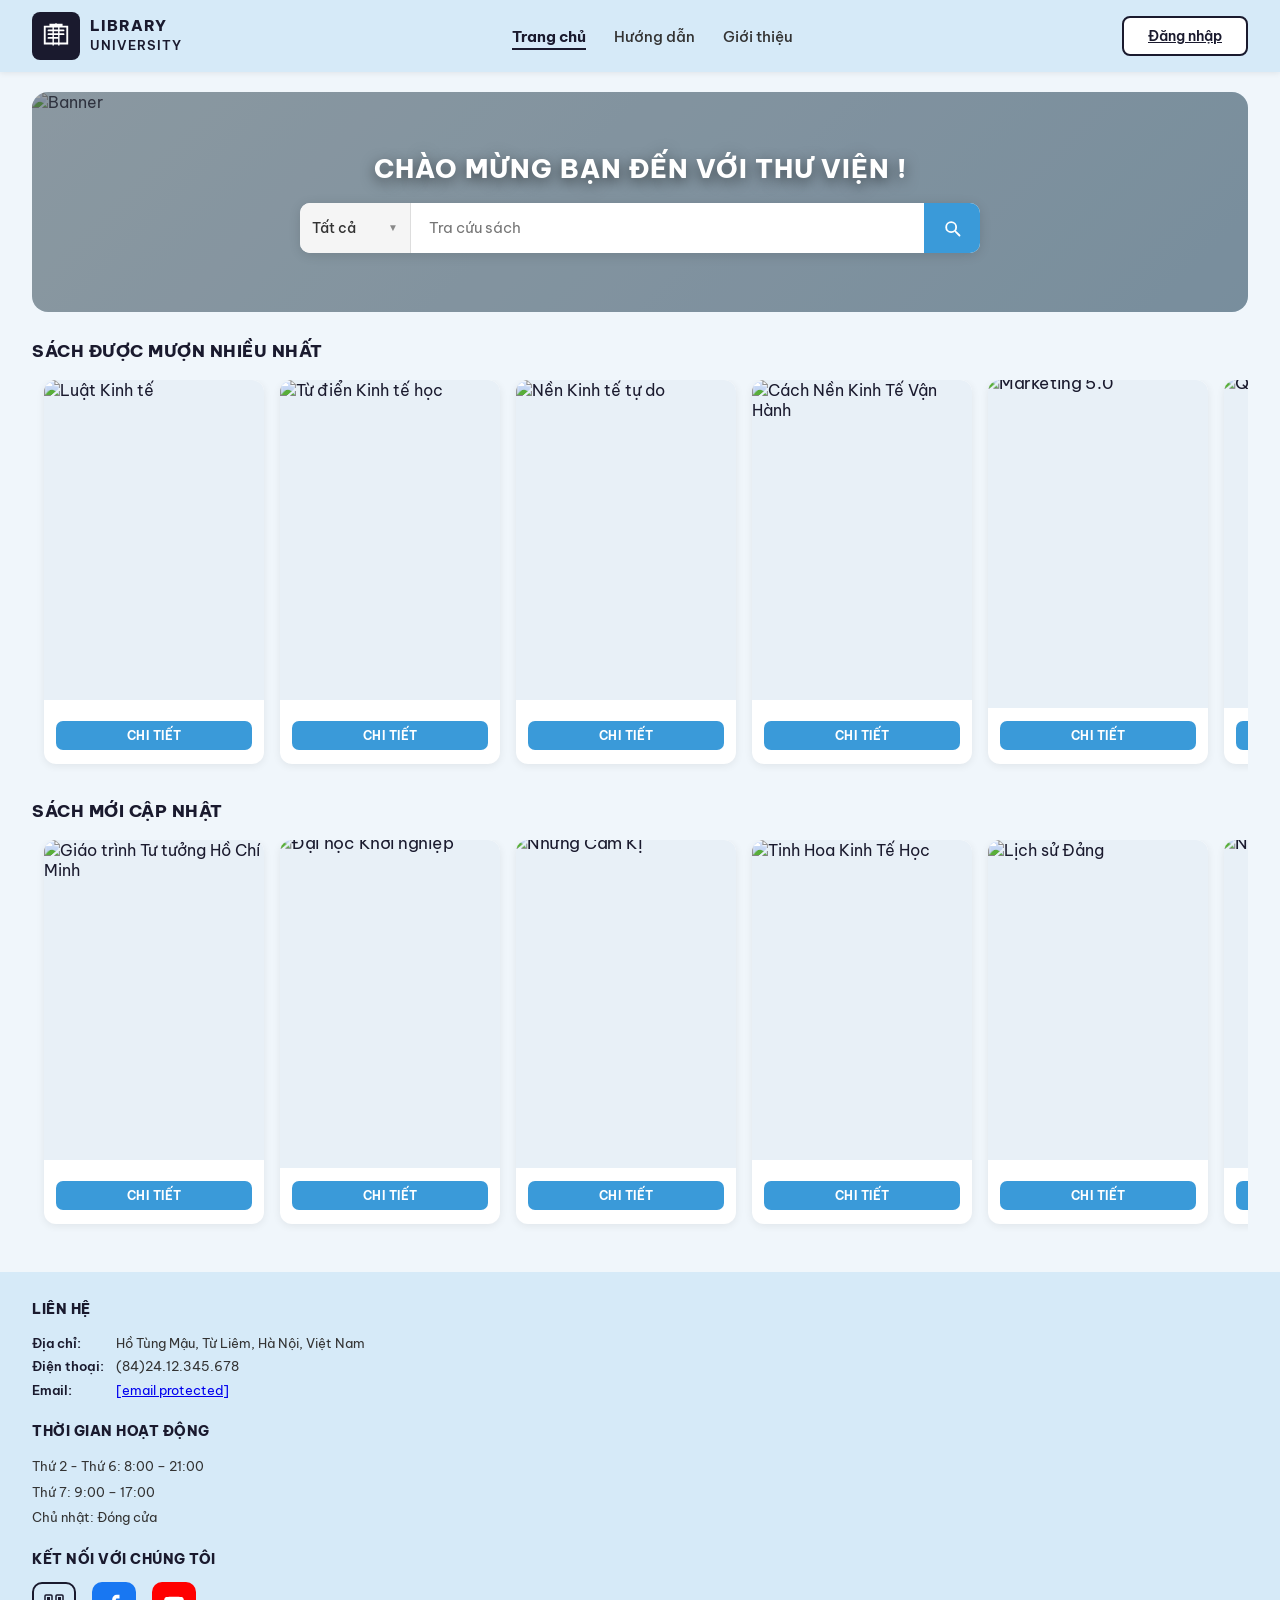
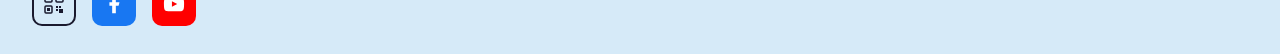
==== commit e59f126c: "Update index.html" ====
--- a/index.html
+++ b/index.html
@@ -182,14 +182,20 @@
     .filter-btn .fb-chevron { font-size: 10px; color: #888; transition: transform .2s; }
     .filter-btn.open .fb-chevron { transform: rotate(180deg); }
     .filter-main-panel {
-      display: none;
       position: fixed;
       background: #fff; border-radius: 10px;
       min-width: 180px; width: max-content; max-width: 88vw;
       box-shadow: 0 8px 28px rgba(0,0,0,0.15); z-index: 9999;
       border: 1px solid #e0eaf4; overflow: hidden;
-    }
-    .filter-main-panel.open { display: block; animation: dropIn .15s ease; }
+      opacity: 0; visibility: hidden; pointer-events: none;
+      transform: translateY(-6px) scale(0.97);
+      transition: opacity .18s ease, transform .18s ease, visibility .18s ease,
+                  top .12s ease, left .12s ease;
+    }
+    .filter-main-panel.open {
+      opacity: 1; visibility: visible; pointer-events: auto;
+      transform: translateY(0) scale(1);
+    }
     .fmp-item {
       display: flex; align-items: center; gap: 10px;
       padding: 11px 16px; font-size: 14px; font-weight: 500;
@@ -199,14 +205,20 @@
     .fmp-item.active { background: #eaf4fd; color: #3a9ad9; font-weight: 700; }
     .fmp-item .fmp-check { margin-left: auto; font-size: 13px; color: #3a9ad9; }
     .genre-sub-panel {
-      display: none;
       position: fixed;
       background: #fff; border-radius: 10px;
       min-width: 180px; width: max-content; max-width: 88vw;
       box-shadow: 0 8px 28px rgba(0,0,0,0.15); z-index: 10000;
       border: 1px solid #e0eaf4; overflow: hidden;
-    }
-    .genre-sub-panel.open { display: block; animation: dropIn .15s ease; }
+      opacity: 0; visibility: hidden; pointer-events: none;
+      transform: translateY(-4px) scale(0.97);
+      transition: opacity .18s ease, transform .18s ease, visibility .18s ease,
+                  top .12s ease, left .12s ease;
+    }
+    .genre-sub-panel.open {
+      opacity: 1; visibility: visible; pointer-events: auto;
+      transform: translateY(0) scale(1);
+    }
     .genre-item {
       display: flex; align-items: center;
       padding: 11px 18px; font-size: 14px; font-weight: 500;
@@ -426,7 +438,7 @@
 <!-- HERO -->
 <div class="hero">
   <!-- Banner image -->
-  <img class="hero-bg" src="banner.jpg" alt="Banner" />
+  <img class="hero-bg" src="image/banner.jpg" alt="Banner" />
   <div class="hero-content">
     <h1>Chào mừng bạn đến với thư viện !</h1>
     <div class="search-bar">
@@ -469,49 +481,49 @@
   <div class="book-grid row">
     <!-- Book 1 -->
     <div class="book-card">
-      <img class="book-cover" src="luat_kinh_te.jpg" alt="Luật Kinh tế" />
+      <img class="book-cover" src="image/luật kinh tế.jpg" alt="Luật Kinh tế" />
       <div class="book-info">
         <a class="btn-detail" href="chitiet.html?id=luat-kinh-te" data-book-id="luat-kinh-te">Chi tiết</a>
       </div>
     </div>
     <!-- Book 2 -->
     <div class="book-card">
-      <img class="book-cover" src="tu_dien_kinh_te_hoc.jpg" alt="Từ điển Kinh tế học" />
+      <img class="book-cover" src="image/từ điển kinh tế học.jpg" alt="Từ điển Kinh tế học" />
       <div class="book-info">
         <a class="btn-detail" href="chitiet.html?id=tu-dien-kinh-te" data-book-id="tu-dien-kinh-te">Chi tiết</a>
       </div>
     </div>
     <!-- Book 3 -->
     <div class="book-card">
-      <img class="book-cover" src="nen_kinh_te_tu_do.jpg" alt="Nền Kinh tế tự do" />
+      <img class="book-cover" src="image/nền kinh tế tự do.jpg" alt="Nền Kinh tế tự do" />
       <div class="book-info">
         <a class="btn-detail" href="chitiet.html?id=nen-kinh-te-tu-do" data-book-id="nen-kinh-te-tu-do">Chi tiết</a>
       </div>
     </div>
     <!-- Book 4 -->
     <div class="book-card">
-      <img class="book-cover" src="cach_nen_kinh_te_van_hanh.jpg" alt="Cách Nền Kinh Tế Vận Hành" />
+      <img class="book-cover" src="image/cách nền kinh tế vận hành.jpg" alt="Cách Nền Kinh Tế Vận Hành" />
       <div class="book-info">
         <a class="btn-detail" href="chitiet.html?id=cach-nen-kinh-te-van-hanh" data-book-id="cach-nen-kinh-te-van-hanh">Chi tiết</a>
       </div>
     </div>
     <!-- Book 5 -->
     <div class="book-card">
-      <img class="book-cover zoom" src="Marketing_5.0.jpg" alt="Marketing 5.0" />
+      <img class="book-cover zoom" src="image/Marketing 5.0.jpg" alt="Marketing 5.0" />
       <div class="book-info">
         <a class="btn-detail" href="chitiet.html?id=marketing-5-0" data-book-id="marketing-5-0">Chi tiết</a>
       </div>
     </div>
     <!-- Book 6 -->
     <div class="book-card">
-      <img class="book-cover zoom" src="quan_tri_marketing.jpg" alt="Quản trị Marketing" />
+      <img class="book-cover zoom" src="image/quản trị marketing.jpg" alt="Quản trị Marketing" />
       <div class="book-info">
         <a class="btn-detail" href="chitiet.html?id=quan-tri-marketing" data-book-id="quan-tri-marketing">Chi tiết</a>
       </div>
     </div>
     <!-- Book 7 -->
     <div class="book-card">
-      <img class="book-cover" src="kinh_te_vi_mo.jpg" alt="Kinh tế Vĩ mô" />
+      <img class="book-cover" src="image/kinh tế vĩ mô.jpg" alt="Kinh tế Vĩ mô" />
       <div class="book-info">
         <a class="btn-detail" href="chitiet.html?id=kinh-te-vi-mo" data-book-id="kinh-te-vi-mo">Chi tiết</a>
       </div>
@@ -527,49 +539,49 @@
   <div class="book-grid row">
     <!-- Book 1 -->
     <div class="book-card">
-      <img class="book-cover" src="gt_tu_tuong_HCM.jpg" alt="Giáo trình Tư tưởng Hồ Chí Minh" />
+      <img class="book-cover" src="image/gt tử tưởng HCM.jpg" alt="Giáo trình Tư tưởng Hồ Chí Minh" />
       <div class="book-info">
         <a class="btn-detail" href="chitiet.html?id=tu-tuong-ho-chi-minh" data-book-id="tu-tuong-ho-chi-minh">Chi tiết</a>
       </div>
     </div>
     <!-- Book 2 -->
     <div class="book-card">
-      <img class="book-cover zoom" src="dai_hoc_khoi_nghiep.jpg" alt="Đại học Khởi nghiệp" />
+      <img class="book-cover zoom" src="image/Đại học khởi nghiệp.jpg" alt="Đại học Khởi nghiệp" />
       <div class="book-info">
         <a class="btn-detail" href="chitiet.html?id=dai-hoc-khoi-nghiep" data-book-id="dai-hoc-khoi-nghiep">Chi tiết</a>
       </div>
     </div>
     <!-- Book 3 -->
     <div class="book-card">
-      <img class="book-cover zoom" src="nhung_cam_ky.jpg" alt="Những Cấm Kị" />
+      <img class="book-cover zoom" src="image/những cấm kỵ.jpg" alt="Những Cấm Kị" />
       <div class="book-info">
         <a class="btn-detail" href="chitiet.html?id=nhung-cam-ky" data-book-id="nhung-cam-ky">Chi tiết</a>
       </div>
     </div>
     <!-- Book 4 -->
     <div class="book-card">
-      <img class="book-cover" src="tinh_hoa_kinh_te_hoc.jpg" alt="Tinh Hoa Kinh Tế Học" />
+      <img class="book-cover" src="image/tinh hoa kinh tế học.jpg" alt="Tinh Hoa Kinh Tế Học" />
       <div class="book-info">
         <a class="btn-detail" href="chitiet.html?id=tinh-hoa-kinh-te-hoc" data-book-id="tinh-hoa-kinh-te-hoc">Chi tiết</a>
       </div>
     </div>
     <!-- Book 5 -->
     <div class="book-card">
-      <img class="book-cover" src="gt_LSD.jpg" alt="Lịch sử Đảng" />
+      <img class="book-cover" src="image/gt LSD.jpg" alt="Lịch sử Đảng" />
       <div class="book-info">
         <a class="btn-detail" href="chitiet.html?id=lich-su-dang" data-book-id="lich-su-dang">Chi tiết</a>
       </div>
     </div>
     <!-- Book 6 -->
     <div class="book-card">
-      <img class="book-cover zoom" src="nguyen_ly_tiep_thi.jpg" alt="Nguyên lý tiếp thị" />
+      <img class="book-cover zoom" src="image/nguyên lý tiếp thị.jpg" alt="Nguyên lý tiếp thị" />
       <div class="book-info">
         <a class="btn-detail" href="chitiet.html?id=nguyen-ly-tiep-thi" data-book-id="nguyen-ly-tiep-thi">Chi tiết</a>
       </div>
     </div>
     <!-- Book 7 -->
     <div class="book-card">
-      <img class="book-cover" src="doi_mat_tu_ban.jpg" alt="Đối mặt tư bản" />
+      <img class="book-cover" src="image/đối mặt tư bản.jpg" alt="Đối mặt tư bản" />
       <div class="book-info">
         <a class="btn-detail" href="chitiet.html?id=doi-mat-tu-ban" data-book-id="doi-mat-tu-ban">Chi tiết</a>
       </div>
@@ -804,6 +816,22 @@
     document.body.appendChild(gp);
   })();
 
+  // ── Sync UI filter button từ giá trị ──
+  function _syncFilterUI(val) {
+    var labels = { all:'Tất cả', title:'Tên sách', author:'Tác giả/ NXB', genre:'Thể loại' };
+    var lbl = document.getElementById('fbLabel');
+    if (lbl) lbl.textContent = labels[val] || 'Tất cả';
+    var sel = document.getElementById('searchSelect');
+    if (sel) sel.value = val;
+    ['all','title','author','genre'].forEach(function(k) {
+      var el = document.getElementById('chk-' + k);
+      if (el) el.style.display = (k === val) ? 'inline' : 'none';
+    });
+    ['fmp-all','fmp-title','fmp-author','fmp-genre'].forEach(function(id) {
+      var el = document.getElementById(id);
+      if (el) el.classList.toggle('active', id === 'fmp-' + val);
+    });
+  }
   var _currentFilter = 'all';
   function _closeAllPanels() {
     var mp = document.getElementById('filterMainPanel');
@@ -836,20 +864,7 @@
   function selectFilter(val, e) {
     if (e) e.stopPropagation();
     _currentFilter = val;
-    var labels = { all:'Tất cả', title:'Tên sách', author:'Tác giả/ NXB', genre:'Thể loại' };
-    document.getElementById('fbLabel').textContent = labels[val] || 'Tất cả';
-    var sel = document.getElementById('searchSelect');
-    if (sel) sel.value = val;
-    ['all','title','author','genre'].forEach(function(k) {
-      var el = document.getElementById('chk-' + k);
-      if (el) el.style.display = (k === val) ? 'inline' : 'none';
-    });
-    ['fmp-all','fmp-title','fmp-author','fmp-genre'].forEach(function(id) {
-      var el = document.getElementById(id);
-      if (el) el.classList.remove('active');
-    });
-    var active = document.getElementById('fmp-' + val);
-    if (active) active.classList.add('active');
+    _syncFilterUI(val);
     _closeAllPanels();
   }
   function openGenrePanel(e) {
@@ -857,96 +872,87 @@
     var gp = document.getElementById('genrePanel');
     var mp = document.getElementById('filterMainPanel');
     var fb = document.getElementById('filterBtn');
-    if (!gp) return;
-    var anchor = (mp && mp.classList.contains('open')) ? mp : fb;
-    var r = anchor ? anchor.getBoundingClientRect() : {top:60, right:200, bottom:100, left:0};
+    if (!gp || !fb) return;
+    // Luôn đóng panel chính trước
+    if (mp) mp.classList.remove('open');
+    var r  = fb.getBoundingClientRect();
     var pw = Math.min(210, window.innerWidth * 0.88);
-    var top, left;
+    var top = r.bottom + 4;
+    var left;
     if (r.right + 6 + pw <= window.innerWidth - 4) {
-      top = r.top; left = r.right + 6;        // sang phải
-    } else if (r.left - pw - 6 >= 4) {
-      top = r.top; left = r.left - pw - 6;    // sang trái
+      left = r.left;
     } else {
-      top = r.bottom + 4;                      // xuống dưới
       left = Math.max(8, Math.min(r.left, window.innerWidth - pw - 8));
     }
     if (top + 300 > window.innerHeight) top = Math.max(4, window.innerHeight - 320);
-    gp.style.top  = top + 'px';
-    gp.style.left = left + 'px';
+    gp.style.top      = top + 'px';
+    gp.style.left     = left + 'px';
     gp.style.minWidth = pw + 'px';
     gp.classList.add('open');
   }
   function pickGenre(name) {
     _currentFilter = 'genre';
-    document.getElementById('fbLabel').textContent = 'Thể loại';
-    var sel = document.getElementById('searchSelect');
-    if (sel) sel.value = 'genre';
     document.getElementById('searchInput').value = name;
-    ['all','title','author','genre'].forEach(function(k) {
-      var el = document.getElementById('chk-' + k);
-      if (el) el.style.display = (k === 'genre') ? 'inline' : 'none';
-    });
-    ['fmp-all','fmp-title','fmp-author'].forEach(function(id) {
-      var el = document.getElementById(id);
-      if (el) el.classList.remove('active');
-    });
-    var fg = document.getElementById('fmp-genre');
-    if (fg) fg.classList.add('active');
+    _syncFilterUI('genre');
     _closeAllPanels();
     // Chỉ điền vào ô input, người dùng tự nhấn nút tìm kiếm
   }
-  document.addEventListener('click', function(e) {
+  // ── Đóng khi click/touch ngoài ──
+  function _outsideHandler(e) {
     var wrap = document.getElementById('filterWrap');
+    var mp   = document.getElementById('filterMainPanel');
     var gp   = document.getElementById('genrePanel');
-    if (wrap && !wrap.contains(e.target) && gp && !gp.contains(e.target)) {
+    var t    = e.target;
+    if (!(wrap && wrap.contains(t)) &&
+        !(mp   && mp.contains(t))   &&
+        !(gp   && gp.contains(t))) {
       _closeAllPanels();
     }
-  });
-  // ── Reposition panels khi resize (không đóng) ──
+  }
+  document.addEventListener('click',      _outsideHandler);
+  document.addEventListener('touchstart', _outsideHandler, { passive: true });
+
+  // ── Đóng khi scroll hoặc touchmove (mobile) ──
+  function _scrollCloseHandler() {
+    var mp = document.getElementById('filterMainPanel');
+    var gp = document.getElementById('genrePanel');
+    if ((mp && mp.classList.contains('open')) ||
+        (gp && gp.classList.contains('open'))) {
+      _closeAllPanels();
+    }
+  }
+  window.addEventListener('scroll',    _scrollCloseHandler, { passive: true });
+  window.addEventListener('touchmove', _scrollCloseHandler, { passive: true });
+
+  // ── Reposition khi resize (không đóng) ──
   (function() {
-    var _resizeTimer = null;
+    var _rt = null;
     window.addEventListener('resize', function() {
-      clearTimeout(_resizeTimer);
-      _resizeTimer = setTimeout(function() {
+      clearTimeout(_rt);
+      _rt = setTimeout(function() {
         var mp = document.getElementById('filterMainPanel');
         var gp = document.getElementById('genrePanel');
         var fb = document.getElementById('filterBtn');
         if (!fb) return;
         var mpOpen = mp && mp.classList.contains('open');
         var gpOpen = gp && gp.classList.contains('open');
-        if (!mpOpen && !gpOpen) return; // không có gì đang mở, bỏ qua
-
+        if (!mpOpen && !gpOpen) return;
         var r = fb.getBoundingClientRect();
-
         if (mpOpen) {
-          var panelW = Math.min(200, window.innerWidth * 0.88);
-          var top  = r.bottom + 4;
-          var left = r.left;
-          if (left + panelW > window.innerWidth - 8) left = Math.max(8, window.innerWidth - panelW - 8);
-          mp.style.top      = top + 'px';
-          mp.style.left     = left + 'px';
-          mp.style.minWidth = panelW + 'px';
+          var pw = Math.min(200, window.innerWidth * 0.88);
+          var t  = r.bottom + 4;
+          var l  = r.left;
+          if (l + pw > window.innerWidth - 8) l = Math.max(8, window.innerWidth - pw - 8);
+          mp.style.top = t + 'px'; mp.style.left = l + 'px'; mp.style.minWidth = pw + 'px';
         }
-
         if (gpOpen) {
-          var anchor = (mp && mpOpen) ? mp : fb;
-          var ar = anchor.getBoundingClientRect();
-          var pw = Math.min(210, window.innerWidth * 0.88);
-          var gt, gl;
-          if (ar.right + 6 + pw <= window.innerWidth - 4) {
-            gt = ar.top; gl = ar.right + 6;
-          } else if (ar.left - pw - 6 >= 4) {
-            gt = ar.top; gl = ar.left - pw - 6;
-          } else {
-            gt = ar.bottom + 4;
-            gl = Math.max(8, Math.min(ar.left, window.innerWidth - pw - 8));
-          }
-          if (gt + 300 > window.innerHeight) gt = Math.max(4, window.innerHeight - 320);
-          gp.style.top      = gt + 'px';
-          gp.style.left     = gl + 'px';
-          gp.style.minWidth = pw + 'px';
+          var pw2 = Math.min(210, window.innerWidth * 0.88);
+          var t2  = r.bottom + 4;
+          var l2  = Math.max(8, Math.min(r.left, window.innerWidth - pw2 - 8));
+          if (t2 + 300 > window.innerHeight) t2 = Math.max(4, window.innerHeight - 320);
+          gp.style.top = t2 + 'px'; gp.style.left = l2 + 'px'; gp.style.minWidth = pw2 + 'px';
         }
-      }, 50); // debounce 50ms
+      }, 50);
     });
   })();
 </script>
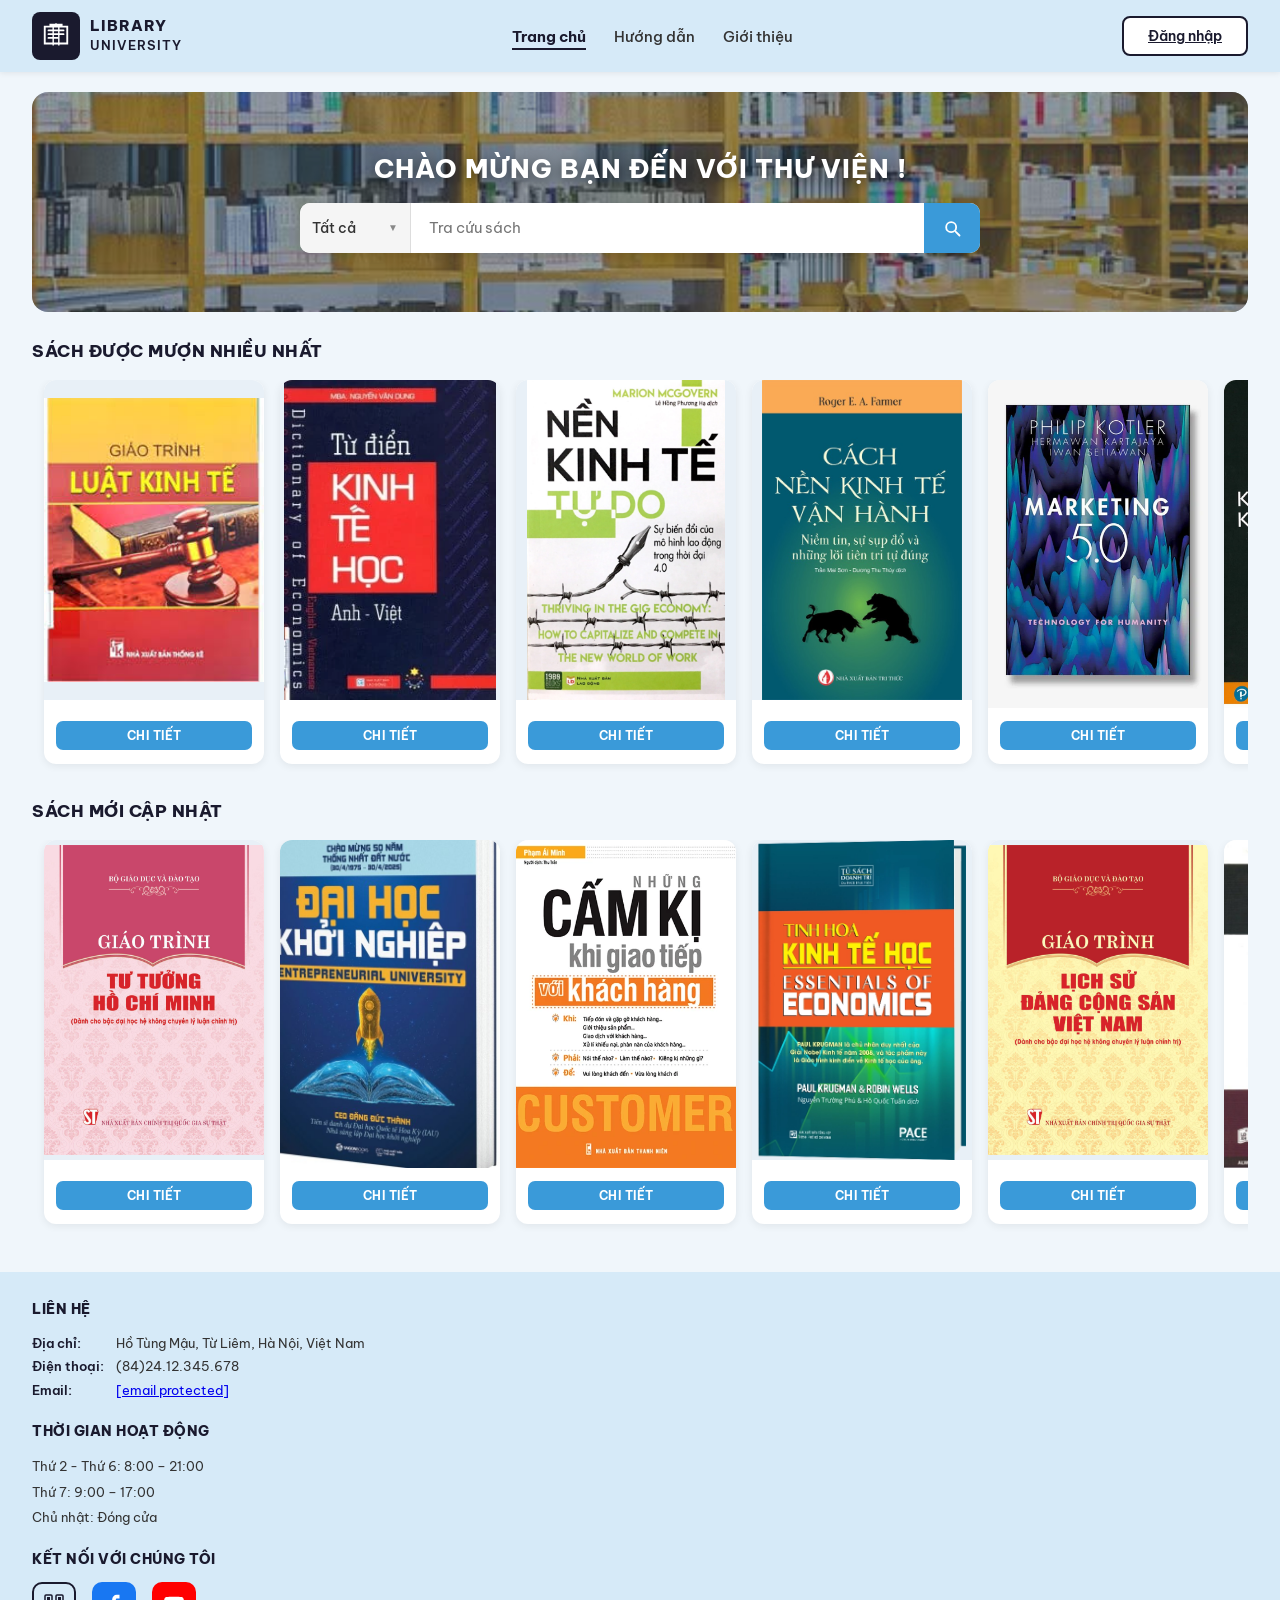
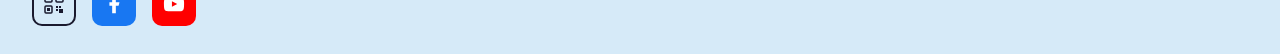
==== commit 5bcbeb84: "Update index.html" ====
--- a/index.html
+++ b/index.html
@@ -438,7 +438,7 @@
 <!-- HERO -->
 <div class="hero">
   <!-- Banner image -->
-  <img class="hero-bg" src="image/banner.jpg" alt="Banner" />
+  <img class="hero-bg" src="banner.jpg" alt="Banner" />
   <div class="hero-content">
     <h1>Chào mừng bạn đến với thư viện !</h1>
     <div class="search-bar">
@@ -481,49 +481,49 @@
   <div class="book-grid row">
     <!-- Book 1 -->
     <div class="book-card">
-      <img class="book-cover" src="image/luật kinh tế.jpg" alt="Luật Kinh tế" />
+      <img class="book-cover" src="luat_kinh_te.jpg" alt="Luật Kinh tế" />
       <div class="book-info">
         <a class="btn-detail" href="chitiet.html?id=luat-kinh-te" data-book-id="luat-kinh-te">Chi tiết</a>
       </div>
     </div>
     <!-- Book 2 -->
     <div class="book-card">
-      <img class="book-cover" src="image/từ điển kinh tế học.jpg" alt="Từ điển Kinh tế học" />
+      <img class="book-cover" src="tu_dien_kinh_te_hoc.jpg" alt="Từ điển Kinh tế học" />
       <div class="book-info">
         <a class="btn-detail" href="chitiet.html?id=tu-dien-kinh-te" data-book-id="tu-dien-kinh-te">Chi tiết</a>
       </div>
     </div>
     <!-- Book 3 -->
     <div class="book-card">
-      <img class="book-cover" src="image/nền kinh tế tự do.jpg" alt="Nền Kinh tế tự do" />
+      <img class="book-cover" src="nen_kinh_te_tu_do.jpg" alt="Nền Kinh tế tự do" />
       <div class="book-info">
         <a class="btn-detail" href="chitiet.html?id=nen-kinh-te-tu-do" data-book-id="nen-kinh-te-tu-do">Chi tiết</a>
       </div>
     </div>
     <!-- Book 4 -->
     <div class="book-card">
-      <img class="book-cover" src="image/cách nền kinh tế vận hành.jpg" alt="Cách Nền Kinh Tế Vận Hành" />
+      <img class="book-cover" src="cach_nen_kinh_te_van_hanh.jpg" alt="Cách Nền Kinh Tế Vận Hành" />
       <div class="book-info">
         <a class="btn-detail" href="chitiet.html?id=cach-nen-kinh-te-van-hanh" data-book-id="cach-nen-kinh-te-van-hanh">Chi tiết</a>
       </div>
     </div>
     <!-- Book 5 -->
     <div class="book-card">
-      <img class="book-cover zoom" src="image/Marketing 5.0.jpg" alt="Marketing 5.0" />
+      <img class="book-cover zoom" src="Marketing_5.0.jpg" alt="Marketing 5.0" />
       <div class="book-info">
         <a class="btn-detail" href="chitiet.html?id=marketing-5-0" data-book-id="marketing-5-0">Chi tiết</a>
       </div>
     </div>
     <!-- Book 6 -->
     <div class="book-card">
-      <img class="book-cover zoom" src="image/quản trị marketing.jpg" alt="Quản trị Marketing" />
+      <img class="book-cover zoom" src="quan_tri_marketing.jpg" alt="Quản trị Marketing" />
       <div class="book-info">
         <a class="btn-detail" href="chitiet.html?id=quan-tri-marketing" data-book-id="quan-tri-marketing">Chi tiết</a>
       </div>
     </div>
     <!-- Book 7 -->
     <div class="book-card">
-      <img class="book-cover" src="image/kinh tế vĩ mô.jpg" alt="Kinh tế Vĩ mô" />
+      <img class="book-cover" src="kinh_te_vi_mo.jpg" alt="Kinh tế Vĩ mô" />
       <div class="book-info">
         <a class="btn-detail" href="chitiet.html?id=kinh-te-vi-mo" data-book-id="kinh-te-vi-mo">Chi tiết</a>
       </div>
@@ -539,49 +539,49 @@
   <div class="book-grid row">
     <!-- Book 1 -->
     <div class="book-card">
-      <img class="book-cover" src="image/gt tử tưởng HCM.jpg" alt="Giáo trình Tư tưởng Hồ Chí Minh" />
+      <img class="book-cover" src="gt_tu_tuong_HCM.jpg" alt="Giáo trình Tư tưởng Hồ Chí Minh" />
       <div class="book-info">
         <a class="btn-detail" href="chitiet.html?id=tu-tuong-ho-chi-minh" data-book-id="tu-tuong-ho-chi-minh">Chi tiết</a>
       </div>
     </div>
     <!-- Book 2 -->
     <div class="book-card">
-      <img class="book-cover zoom" src="image/Đại học khởi nghiệp.jpg" alt="Đại học Khởi nghiệp" />
+      <img class="book-cover zoom" src="dai_hoc_khoi_nghiep.jpg" alt="Đại học Khởi nghiệp" />
       <div class="book-info">
         <a class="btn-detail" href="chitiet.html?id=dai-hoc-khoi-nghiep" data-book-id="dai-hoc-khoi-nghiep">Chi tiết</a>
       </div>
     </div>
     <!-- Book 3 -->
     <div class="book-card">
-      <img class="book-cover zoom" src="image/những cấm kỵ.jpg" alt="Những Cấm Kị" />
+      <img class="book-cover zoom" src="nhung_cam_ky.jpg" alt="Những Cấm Kị" />
       <div class="book-info">
         <a class="btn-detail" href="chitiet.html?id=nhung-cam-ky" data-book-id="nhung-cam-ky">Chi tiết</a>
       </div>
     </div>
     <!-- Book 4 -->
     <div class="book-card">
-      <img class="book-cover" src="image/tinh hoa kinh tế học.jpg" alt="Tinh Hoa Kinh Tế Học" />
+      <img class="book-cover" src="tinh_hoa_kinh_te_hoc.jpg" alt="Tinh Hoa Kinh Tế Học" />
       <div class="book-info">
         <a class="btn-detail" href="chitiet.html?id=tinh-hoa-kinh-te-hoc" data-book-id="tinh-hoa-kinh-te-hoc">Chi tiết</a>
       </div>
     </div>
     <!-- Book 5 -->
     <div class="book-card">
-      <img class="book-cover" src="image/gt LSD.jpg" alt="Lịch sử Đảng" />
+      <img class="book-cover" src="gt_LSD.jpg" alt="Lịch sử Đảng" />
       <div class="book-info">
         <a class="btn-detail" href="chitiet.html?id=lich-su-dang" data-book-id="lich-su-dang">Chi tiết</a>
       </div>
     </div>
     <!-- Book 6 -->
     <div class="book-card">
-      <img class="book-cover zoom" src="image/nguyên lý tiếp thị.jpg" alt="Nguyên lý tiếp thị" />
+      <img class="book-cover zoom" src="nguyen_ly_tiep_thi.jpg" alt="Nguyên lý tiếp thị" />
       <div class="book-info">
         <a class="btn-detail" href="chitiet.html?id=nguyen-ly-tiep-thi" data-book-id="nguyen-ly-tiep-thi">Chi tiết</a>
       </div>
     </div>
     <!-- Book 7 -->
     <div class="book-card">
-      <img class="book-cover" src="image/đối mặt tư bản.jpg" alt="Đối mặt tư bản" />
+      <img class="book-cover" src="doi_mat_tu_ban.jpg" alt="Đối mặt tư bản" />
       <div class="book-info">
         <a class="btn-detail" href="chitiet.html?id=doi-mat-tu-ban" data-book-id="doi-mat-tu-ban">Chi tiết</a>
       </div>
@@ -873,7 +873,6 @@
     var mp = document.getElementById('filterMainPanel');
     var fb = document.getElementById('filterBtn');
     if (!gp || !fb) return;
-    // Luôn đóng panel chính trước
     if (mp) mp.classList.remove('open');
     var r  = fb.getBoundingClientRect();
     var pw = Math.min(210, window.innerWidth * 0.88);
@@ -897,6 +896,25 @@
     _closeAllPanels();
     // Chỉ điền vào ô input, người dùng tự nhấn nút tìm kiếm
   }
+
+  // ── Trạng thái đăng nhập ──
+  (function() {
+    var user = null;
+    try { user = JSON.parse(sessionStorage.getItem('lib_user') || 'null'); } catch(e) {}
+    var profileBlock = document.getElementById('profile-block');
+    var loginLink    = document.getElementById('login-link');
+    if (user) {
+      if (profileBlock) profileBlock.style.display = 'inline-flex';
+      if (loginLink)    loginLink.style.display    = 'none';
+      if (user.avatar) {
+        var avatar = document.getElementById('nav-avatar');
+        if (avatar) avatar.innerHTML = '<img src="' + user.avatar + '" style="width:100%;height:100%;object-fit:cover;border-radius:50%;" />';
+      }
+    } else {
+      if (profileBlock) profileBlock.style.display = 'none';
+      if (loginLink)    loginLink.style.display    = 'inline-flex';
+    }
+  })();
   // ── Đóng khi click/touch ngoài ──
   function _outsideHandler(e) {
     var wrap = document.getElementById('filterWrap');
